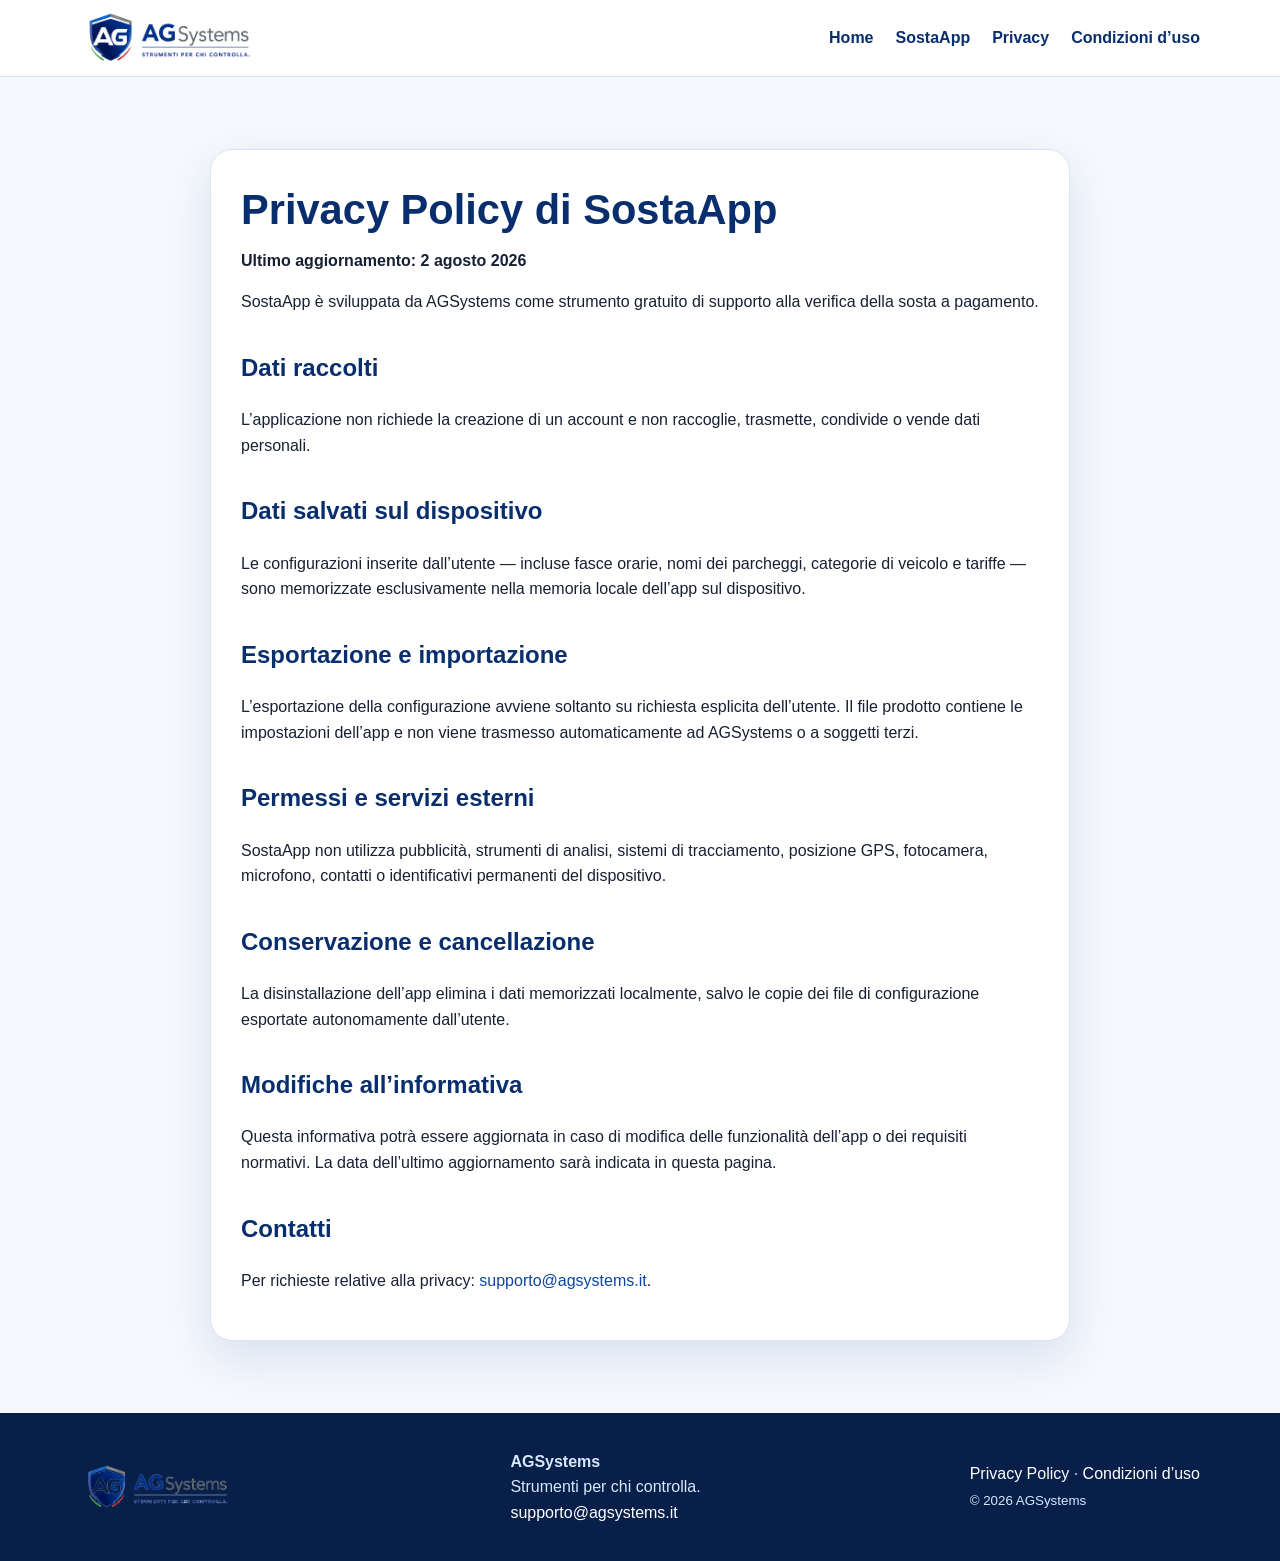
==== privacy.html @ 554eef81 "Add files via upload" ====
<!doctype html>
<html lang="it">
<head>
  <meta charset="utf-8">
  <meta name="viewport" content="width=device-width,initial-scale=1">
  <meta name="theme-color" content="#0d47a1">
  <link rel="icon" href="favicon.png">
  <link rel="stylesheet" href="css/style.css">

  <title>Privacy Policy SostaApp – AGSystems</title>
  <meta name="description" content="Informativa sulla privacy di SostaApp, applicazione AGSystems.">
</head><body>

<header class="site-header">
  <div class="container nav">
    <a class="brand" href="index.html" aria-label="AGSystems Home">
      <img src="img/agsystems-logo.png" alt="AGSystems – Strumenti per chi controlla">
    </a>
    <nav class="menu" aria-label="Navigazione principale">
      <a href="index.html">Home</a>
      <a href="sostaapp.html">SostaApp</a>
      <a href="privacy.html">Privacy</a>
      <a href="terms.html">Condizioni d’uso</a>
    </nav>
  </div>
</header>

<main><section><div class="container legal-wrap">
  <div class="legal-box">
    <h1>Privacy Policy di SostaApp</h1>
    <p><strong>Ultimo aggiornamento: 2 agosto 2026</strong></p>
    <p>SostaApp è sviluppata da AGSystems come strumento gratuito di supporto alla verifica della sosta a pagamento.</p>
    <h2>Dati raccolti</h2>
    <p>L’applicazione non richiede la creazione di un account e non raccoglie, trasmette, condivide o vende dati personali.</p>
    <h2>Dati salvati sul dispositivo</h2>
    <p>Le configurazioni inserite dall’utente — incluse fasce orarie, nomi dei parcheggi, categorie di veicolo e tariffe — sono memorizzate esclusivamente nella memoria locale dell’app sul dispositivo.</p>
    <h2>Esportazione e importazione</h2>
    <p>L’esportazione della configurazione avviene soltanto su richiesta esplicita dell’utente. Il file prodotto contiene le impostazioni dell’app e non viene trasmesso automaticamente ad AGSystems o a soggetti terzi.</p>
    <h2>Permessi e servizi esterni</h2>
    <p>SostaApp non utilizza pubblicità, strumenti di analisi, sistemi di tracciamento, posizione GPS, fotocamera, microfono, contatti o identificativi permanenti del dispositivo.</p>
    <h2>Conservazione e cancellazione</h2>
    <p>La disinstallazione dell’app elimina i dati memorizzati localmente, salvo le copie dei file di configurazione esportate autonomamente dall’utente.</p>
    <h2>Modifiche all’informativa</h2>
    <p>Questa informativa potrà essere aggiornata in caso di modifica delle funzionalità dell’app o dei requisiti normativi. La data dell’ultimo aggiornamento sarà indicata in questa pagina.</p>
    <h2>Contatti</h2>
    <p>Per richieste relative alla privacy: <a href="mailto:supporto@agsystems.it">supporto@agsystems.it</a>.</p>
  </div>
</div></section></main>

<footer class="footer">
  <div class="container footer-grid">
    <img src="img/agsystems-logo.png" alt="AGSystems">
    <div>
      <strong>AGSystems</strong><br>
      <span>Strumenti per chi controlla.</span><br>
      <a href="mailto:supporto@agsystems.it">supporto@agsystems.it</a>
    </div>
    <div>
      <a href="privacy.html">Privacy Policy</a> ·
      <a href="terms.html">Condizioni d’uso</a><br>
      <small>© 2026 AGSystems</small>
    </div>
  </div>
</footer>
</body></html>
---- css/style.css ----
:root{
  --blue:#0d47a1;
  --blue-2:#1e5aa8;
  --blue-dark:#082e6d;
  --green:#4caf50;
  --text:#172033;
  --muted:#5f6b7a;
  --bg:#f5f8fc;
  --card:#ffffff;
  --line:#dbe4f0;
  --shadow:0 18px 45px rgba(13,71,161,.12);
}
*{box-sizing:border-box}
html{scroll-behavior:smooth}
body{
  margin:0;
  color:var(--text);
  background:var(--bg);
  font-family:Inter,Segoe UI,Roboto,Arial,sans-serif;
  line-height:1.6;
}
a{color:var(--blue);text-decoration:none}
a:hover{text-decoration:underline}
.container{width:min(1120px,calc(100% - 32px));margin:auto}
.site-header{
  position:sticky;top:0;z-index:20;
  background:rgba(255,255,255,.95);
  backdrop-filter:blur(10px);
  border-bottom:1px solid var(--line);
}
.nav{display:flex;align-items:center;justify-content:space-between;min-height:76px;gap:22px}
.brand img{display:block;width:min(330px,55vw);max-height:62px;object-fit:contain;object-position:left center}
.menu{display:flex;gap:22px;align-items:center;font-weight:700}
.menu a{color:var(--blue-dark)}
.hero{
  background:
    radial-gradient(circle at 85% 15%,rgba(76,175,80,.18),transparent 30%),
    linear-gradient(135deg,var(--blue-dark),var(--blue-2) 62%,#1776c8);
  color:white;
  padding:90px 0 86px;
}
.hero-grid{display:grid;grid-template-columns:1.35fr .65fr;align-items:center;gap:48px}
.eyebrow{color:#b8d9ff;text-transform:uppercase;letter-spacing:.14em;font-weight:800;font-size:.82rem}
h1{font-size:clamp(2.4rem,6vw,4.6rem);line-height:1.04;margin:.2em 0}
.hero p{font-size:clamp(1.05rem,2vw,1.3rem);max-width:720px;color:#e8f1ff}
.hero-logo{display:grid;place-items:center}
.hero-logo img{width:min(300px,80%);filter:drop-shadow(0 20px 25px rgba(0,0,0,.24))}
.actions{display:flex;gap:12px;flex-wrap:wrap;margin-top:28px}
.btn{
  display:inline-flex;align-items:center;justify-content:center;
  min-height:50px;padding:0 22px;border-radius:14px;
  background:white;color:var(--blue-dark);font-weight:850;
  box-shadow:0 10px 24px rgba(0,0,0,.12)
}
.btn.secondary{background:transparent;color:white;border:2px solid rgba(255,255,255,.65)}
main section{padding:72px 0}
.section-title{font-size:clamp(1.9rem,4vw,2.8rem);line-height:1.15;margin:0 0 14px}
.section-lead{color:var(--muted);font-size:1.08rem;max-width:760px;margin:0 0 34px}
.cards{display:grid;grid-template-columns:repeat(3,1fr);gap:22px}
.card{
  background:var(--card);border:1px solid var(--line);border-radius:24px;
  padding:26px;box-shadow:var(--shadow)
}
.card h3{margin:14px 0 8px;color:var(--blue-dark)}
.app-card{display:grid;grid-template-columns:120px 1fr;gap:26px;align-items:center}
.app-card img{width:120px;border-radius:26px;box-shadow:0 12px 30px rgba(13,71,161,.2)}
.badge{display:inline-flex;padding:6px 11px;border-radius:999px;background:#e8f5e9;color:#24732a;font-weight:850;font-size:.82rem}
.features{display:grid;grid-template-columns:repeat(2,1fr);gap:14px;margin-top:20px}
.feature{padding:13px 15px;border-radius:14px;background:#edf4ff;color:var(--blue-dark);font-weight:700}
.notice{background:#fff8df;border:1px solid #ead38b;border-radius:18px;padding:18px;color:#6f5510}
.legal-wrap{max-width:860px;margin:auto}
.legal-wrap h1{font-size:2.6rem;color:var(--blue-dark)}
.legal-wrap h2{margin-top:34px;color:var(--blue-dark)}
.legal-box{background:white;border:1px solid var(--line);border-radius:22px;padding:30px;box-shadow:var(--shadow)}
.footer{background:#071f49;color:#d9e8ff;padding:36px 0}
.footer-grid{display:flex;justify-content:space-between;align-items:center;gap:20px;flex-wrap:wrap}
.footer a{color:white}
.footer img{height:54px;max-width:270px;object-fit:contain}
.small{font-size:.9rem;color:var(--muted)}
@media(max-width:820px){
  .hero-grid{grid-template-columns:1fr}
  .hero-logo{display:none}
  .cards{grid-template-columns:1fr}
  .app-card{grid-template-columns:90px 1fr}
  .app-card img{width:90px}
  .menu{display:none}
  .features{grid-template-columns:1fr}
}
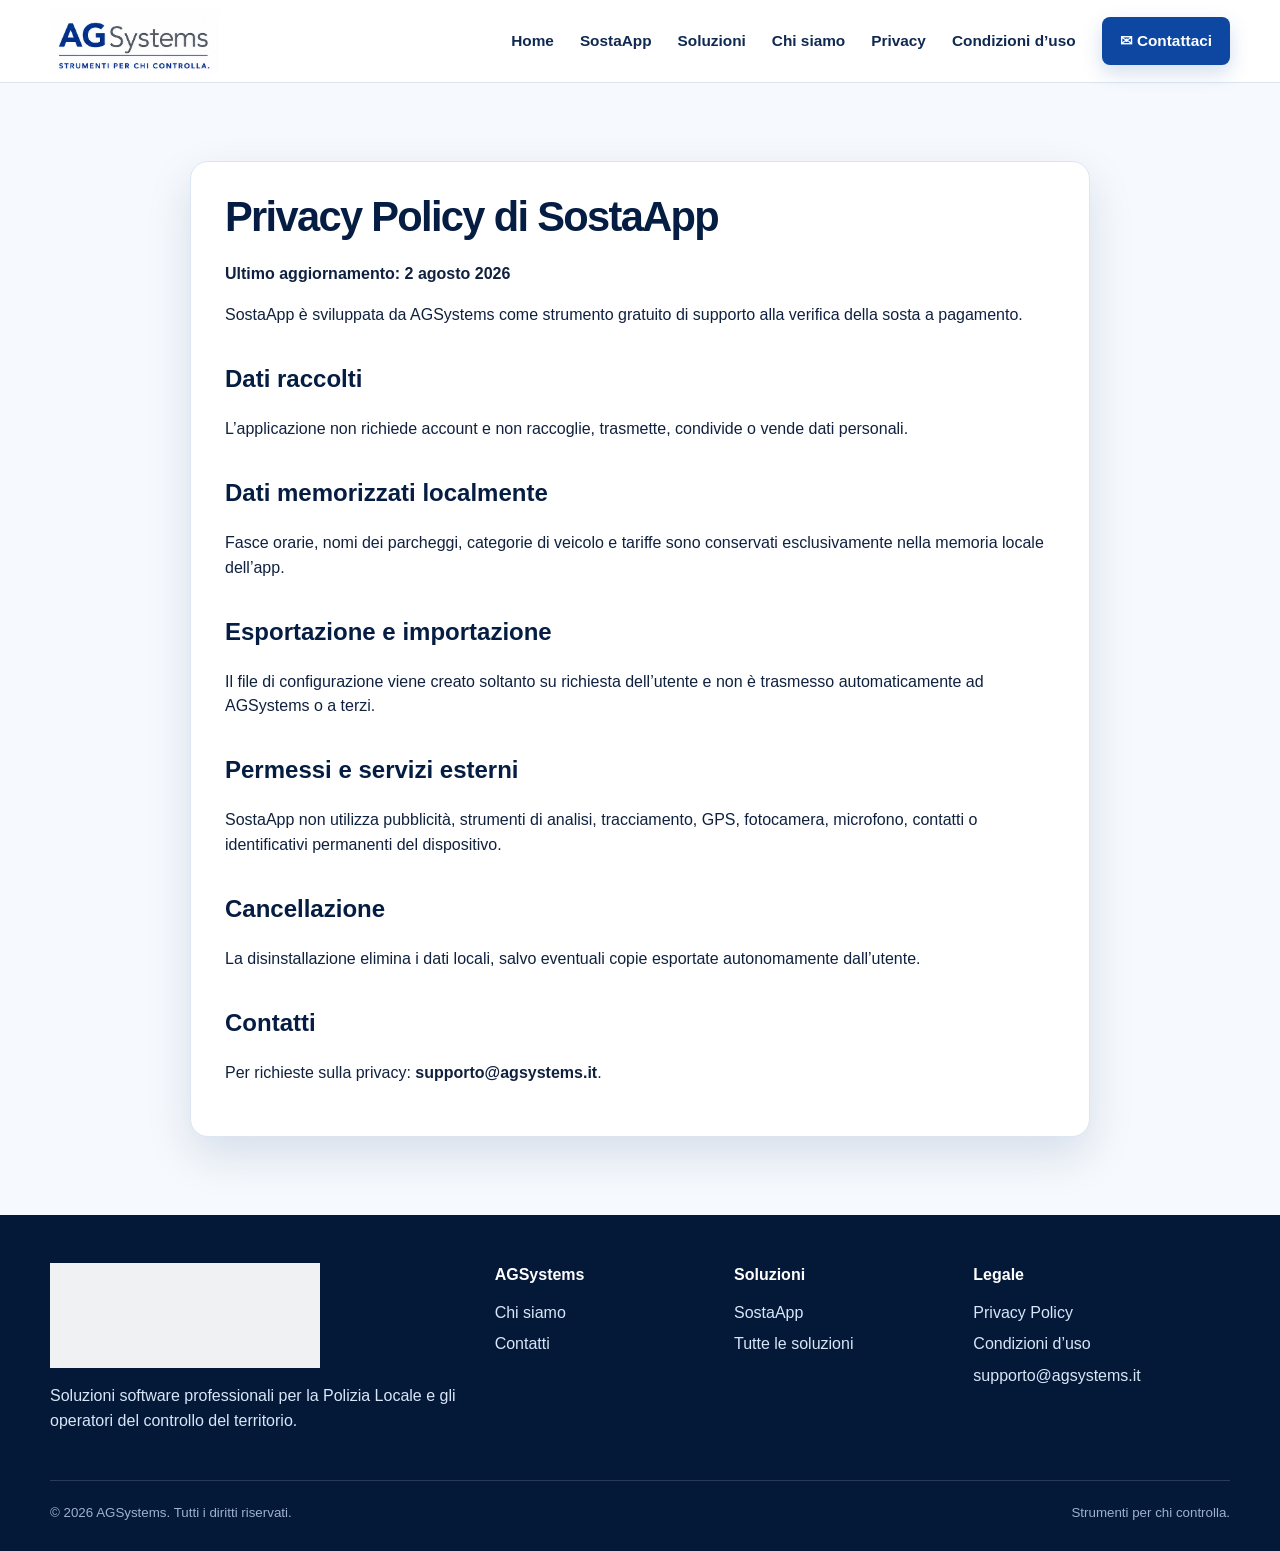
==== commit c18e620b: "Add files via upload" ====
--- a/privacy.html
+++ b/privacy.html
@@ -1,65 +1,29 @@
-<!doctype html>
-<html lang="it">
-<head>
-  <meta charset="utf-8">
-  <meta name="viewport" content="width=device-width,initial-scale=1">
-  <meta name="theme-color" content="#0d47a1">
-  <link rel="icon" href="favicon.png">
-  <link rel="stylesheet" href="css/style.css">
-
-  <title>Privacy Policy SostaApp – AGSystems</title>
-  <meta name="description" content="Informativa sulla privacy di SostaApp, applicazione AGSystems.">
-</head><body>
-
-<header class="site-header">
-  <div class="container nav">
-    <a class="brand" href="index.html" aria-label="AGSystems Home">
-      <img src="img/agsystems-logo.png" alt="AGSystems – Strumenti per chi controlla">
-    </a>
-    <nav class="menu" aria-label="Navigazione principale">
-      <a href="index.html">Home</a>
-      <a href="sostaapp.html">SostaApp</a>
-      <a href="privacy.html">Privacy</a>
-      <a href="terms.html">Condizioni d’uso</a>
-    </nav>
-  </div>
-</header>
-
-<main><section><div class="container legal-wrap">
-  <div class="legal-box">
-    <h1>Privacy Policy di SostaApp</h1>
-    <p><strong>Ultimo aggiornamento: 2 agosto 2026</strong></p>
-    <p>SostaApp è sviluppata da AGSystems come strumento gratuito di supporto alla verifica della sosta a pagamento.</p>
-    <h2>Dati raccolti</h2>
-    <p>L’applicazione non richiede la creazione di un account e non raccoglie, trasmette, condivide o vende dati personali.</p>
-    <h2>Dati salvati sul dispositivo</h2>
-    <p>Le configurazioni inserite dall’utente — incluse fasce orarie, nomi dei parcheggi, categorie di veicolo e tariffe — sono memorizzate esclusivamente nella memoria locale dell’app sul dispositivo.</p>
-    <h2>Esportazione e importazione</h2>
-    <p>L’esportazione della configurazione avviene soltanto su richiesta esplicita dell’utente. Il file prodotto contiene le impostazioni dell’app e non viene trasmesso automaticamente ad AGSystems o a soggetti terzi.</p>
-    <h2>Permessi e servizi esterni</h2>
-    <p>SostaApp non utilizza pubblicità, strumenti di analisi, sistemi di tracciamento, posizione GPS, fotocamera, microfono, contatti o identificativi permanenti del dispositivo.</p>
-    <h2>Conservazione e cancellazione</h2>
-    <p>La disinstallazione dell’app elimina i dati memorizzati localmente, salvo le copie dei file di configurazione esportate autonomamente dall’utente.</p>
-    <h2>Modifiche all’informativa</h2>
-    <p>Questa informativa potrà essere aggiornata in caso di modifica delle funzionalità dell’app o dei requisiti normativi. La data dell’ultimo aggiornamento sarà indicata in questa pagina.</p>
-    <h2>Contatti</h2>
-    <p>Per richieste relative alla privacy: <a href="mailto:supporto@agsystems.it">supporto@agsystems.it</a>.</p>
-  </div>
-</div></section></main>
-
-<footer class="footer">
-  <div class="container footer-grid">
-    <img src="img/agsystems-logo.png" alt="AGSystems">
-    <div>
-      <strong>AGSystems</strong><br>
-      <span>Strumenti per chi controlla.</span><br>
-      <a href="mailto:supporto@agsystems.it">supporto@agsystems.it</a>
-    </div>
-    <div>
-      <a href="privacy.html">Privacy Policy</a> ·
-      <a href="terms.html">Condizioni d’uso</a><br>
-      <small>© 2026 AGSystems</small>
-    </div>
-  </div>
-</footer>
-</body></html>+<!doctype html><html lang="it"><head>
+<meta charset="utf-8"><meta name="viewport" content="width=device-width,initial-scale=1">
+<meta name="theme-color" content="#082e6d"><link rel="icon" href="favicon.png">
+<link rel="stylesheet" href="css/style.css"><title>Privacy Policy SostaApp – AGSystems</title></head><body><header class="site-header"><div class="container nav">
+<a class="brand" href="index.html"><img src="img/agsystems-logo.png" alt="AGSystems – Strumenti per chi controlla"></a>
+<nav class="menu">
+<a href="index.html">Home</a><a href="sostaapp.html">SostaApp</a>
+<a href="index.html#soluzioni">Soluzioni</a><a href="index.html#chi-siamo">Chi siamo</a>
+<a href="privacy.html">Privacy</a><a href="terms.html">Condizioni d’uso</a>
+<a class="contact-btn" href="mailto:supporto@agsystems.it">✉ Contattaci</a>
+</nav><button class="mobile-toggle" aria-label="Menu">☰</button>
+</div></header>
+<main><section><div class="container legal-wrap"><article class="legal-card">
+<h1>Privacy Policy di SostaApp</h1><p><strong>Ultimo aggiornamento: 2 agosto 2026</strong></p>
+<p>SostaApp è sviluppata da AGSystems come strumento gratuito di supporto alla verifica della sosta a pagamento.</p>
+<h2>Dati raccolti</h2><p>L’applicazione non richiede account e non raccoglie, trasmette, condivide o vende dati personali.</p>
+<h2>Dati memorizzati localmente</h2><p>Fasce orarie, nomi dei parcheggi, categorie di veicolo e tariffe sono conservati esclusivamente nella memoria locale dell’app.</p>
+<h2>Esportazione e importazione</h2><p>Il file di configurazione viene creato soltanto su richiesta dell’utente e non è trasmesso automaticamente ad AGSystems o a terzi.</p>
+<h2>Permessi e servizi esterni</h2><p>SostaApp non utilizza pubblicità, strumenti di analisi, tracciamento, GPS, fotocamera, microfono, contatti o identificativi permanenti del dispositivo.</p>
+<h2>Cancellazione</h2><p>La disinstallazione elimina i dati locali, salvo eventuali copie esportate autonomamente dall’utente.</p>
+<h2>Contatti</h2><p>Per richieste sulla privacy: <a href="mailto:supporto@agsystems.it"><strong>supporto@agsystems.it</strong></a>.</p>
+</article></div></section></main><footer class="footer"><div class="container">
+<div class="footer-grid">
+<div><img class="footer-logo" src="img/agsystems-logo.png" alt="AGSystems"><p>Soluzioni software professionali per la Polizia Locale e gli operatori del controllo del territorio.</p></div>
+<div><h4>AGSystems</h4><a href="#chi-siamo">Chi siamo</a><a href="mailto:supporto@agsystems.it">Contatti</a></div>
+<div><h4>Soluzioni</h4><a href="sostaapp.html">SostaApp</a><a href="#soluzioni">Tutte le soluzioni</a></div>
+<div><h4>Legale</h4><a href="privacy.html">Privacy Policy</a><a href="terms.html">Condizioni d’uso</a><a href="mailto:supporto@agsystems.it">supporto@agsystems.it</a></div>
+</div><div class="footer-bottom"><small>© 2026 AGSystems. Tutti i diritti riservati.</small><small>Strumenti per chi controlla.</small></div>
+</div></footer></body></html>
--- a/css/style.css
+++ b/css/style.css
@@ -1,89 +1,91 @@
 
 :root{
-  --blue:#0d47a1;
-  --blue-2:#1e5aa8;
-  --blue-dark:#082e6d;
-  --green:#4caf50;
-  --text:#172033;
-  --muted:#5f6b7a;
-  --bg:#f5f8fc;
-  --card:#ffffff;
-  --line:#dbe4f0;
-  --shadow:0 18px 45px rgba(13,71,161,.12);
+ --navy:#061d43; --navy2:#082e6d; --blue:#0d47a1; --blue2:#1565c0;
+ --sky:#edf5ff; --green:#2e7d32; --red:#c62828; --ink:#10213f;
+ --muted:#5f6f85; --line:#dce6f2; --white:#fff; --shadow:0 18px 45px rgba(8,46,109,.13);
 }
 *{box-sizing:border-box}
 html{scroll-behavior:smooth}
-body{
-  margin:0;
-  color:var(--text);
-  background:var(--bg);
-  font-family:Inter,Segoe UI,Roboto,Arial,sans-serif;
-  line-height:1.6;
+body{margin:0;background:#f6f9fd;color:var(--ink);font-family:Inter,"Segoe UI",Roboto,Arial,sans-serif;line-height:1.55}
+a{text-decoration:none;color:inherit}
+img{max-width:100%;display:block}
+.container{width:min(1180px,calc(100% - 36px));margin:auto}
+.site-header{position:sticky;top:0;z-index:30;background:rgba(255,255,255,.97);border-bottom:1px solid var(--line);backdrop-filter:blur(12px)}
+.nav{min-height:82px;display:flex;align-items:center;justify-content:space-between;gap:28px}
+.brand img{width:270px;height:66px;object-fit:contain;object-position:left}
+.menu{display:flex;align-items:center;gap:26px;font-weight:750;font-size:.96rem}
+.menu a{color:#102952;position:relative}
+.menu a:hover,.menu a.active{color:var(--blue2)}
+.menu a.active:after{content:"";position:absolute;left:0;right:0;bottom:-13px;height:3px;background:var(--blue2);border-radius:2px}
+.contact-btn{background:var(--blue);color:#fff!important;padding:12px 18px;border-radius:8px;box-shadow:0 8px 20px rgba(13,71,161,.18)}
+.mobile-toggle{display:none;background:none;border:0;font-size:28px;color:var(--navy)}
+.hero{position:relative;min-height:570px;color:#fff;background:
+ linear-gradient(90deg,rgba(3,19,48,.98) 0%,rgba(3,31,76,.91) 47%,rgba(2,28,67,.35) 78%,rgba(2,22,52,.28) 100%),
+ url("../img/hero-polizia-locale.jpg") center right/cover no-repeat}
+.hero-inner{min-height:570px;display:flex;align-items:center}
+.hero-copy{width:min(610px,100%);padding:65px 0 105px}
+.kicker{font-size:.82rem;color:#55a7ff;letter-spacing:.16em;text-transform:uppercase;font-weight:900}
+h1{font-size:clamp(3rem,6.5vw,5.2rem);line-height:1.02;margin:16px 0 24px;letter-spacing:-.04em}
+.hero h1 span{color:#52a4ff}
+.hero p{font-size:1.16rem;color:#e6effc;max-width:620px}
+.actions{display:flex;gap:14px;flex-wrap:wrap;margin-top:30px}
+.btn{display:inline-flex;align-items:center;justify-content:center;min-height:54px;padding:0 24px;border-radius:8px;font-weight:850;border:1px solid transparent}
+.btn.primary{background:#1374e7;color:#fff;box-shadow:0 12px 28px rgba(19,116,231,.24)}
+.btn.ghost{border-color:rgba(255,255,255,.75);color:#fff;background:rgba(4,24,58,.35)}
+.trust-wrap{position:relative;margin-top:-58px;z-index:6}
+.trust{display:grid;grid-template-columns:repeat(4,1fr);background:#fff;border-radius:14px;box-shadow:var(--shadow);overflow:hidden}
+.trust-item{display:grid;grid-template-columns:56px 1fr;gap:14px;padding:25px 26px;align-items:center;border-right:1px solid var(--line)}
+.trust-item:last-child{border:0}
+.trust-icon{width:52px;height:52px;border-radius:50%;display:grid;place-items:center;background:#edf4ff;color:var(--blue);font-size:25px}
+.trust strong{display:block;color:var(--navy);font-size:1.02rem}
+.trust small{color:var(--muted)}
+section{padding:78px 0}
+.section-label{text-align:center;color:var(--blue2);letter-spacing:.15em;text-transform:uppercase;font-size:.82rem;font-weight:900}
+.section-title{text-align:center;font-size:clamp(2rem,4vw,3rem);line-height:1.18;margin:10px 0 12px;color:var(--navy)}
+.section-lead{text-align:center;max-width:760px;margin:0 auto 38px;color:var(--muted);font-size:1.04rem}
+.solutions-grid{display:grid;grid-template-columns:repeat(4,1fr);gap:18px}
+.solution-card{background:#fff;border:1px solid var(--line);border-radius:16px;padding:22px;box-shadow:0 10px 28px rgba(8,46,109,.08);display:flex;flex-direction:column;min-height:320px}
+.solution-card img{width:64px;height:64px;border-radius:15px;object-fit:cover}
+.solution-card h3{margin:17px 0 8px;color:var(--navy)}
+.solution-card p{color:var(--muted);font-size:.94rem;flex:1}
+.status{display:inline-flex;align-self:flex-start;padding:7px 12px;background:#edf3fb;color:#31557e;border-radius:999px;font-size:.8rem;font-weight:850;margin-top:13px}
+.status.live{background:#e7f5e8;color:#236729}
+.more-link{color:var(--blue2);font-weight:850;margin-top:12px}
+.about{background:#fff}
+.about-grid{display:grid;grid-template-columns:.7fr 1.3fr;gap:54px;align-items:center}
+.about-logo{display:grid;place-items:center}
+.about-logo img{width:270px;filter:drop-shadow(0 15px 24px rgba(8,46,109,.16))}
+.about h2{text-align:left;margin-left:0}
+.about p{color:var(--muted);font-size:1.05rem}
+.legal-wrap{max-width:900px;margin:auto}
+.legal-card{background:#fff;border:1px solid var(--line);border-radius:18px;padding:34px;box-shadow:var(--shadow)}
+.legal-card h1{font-size:2.6rem;color:var(--navy);margin-top:0}
+.legal-card h2{color:var(--navy);margin-top:32px}
+.app-hero{padding:72px 0;background:linear-gradient(135deg,var(--navy),var(--blue2));color:#fff}
+.app-hero-grid{display:grid;grid-template-columns:190px 1fr;gap:36px;align-items:center}
+.app-hero img{border-radius:36px;box-shadow:0 18px 40px rgba(0,0,0,.3)}
+.app-hero h1{font-size:3.5rem;margin:0 0 8px}
+.features{display:grid;grid-template-columns:repeat(2,1fr);gap:16px}
+.feature{background:#fff;border:1px solid var(--line);border-radius:14px;padding:17px 18px;font-weight:750;color:var(--navy)}
+.notice{background:#fff7dc;border:1px solid #ead186;border-radius:14px;padding:18px;color:#67500e;margin-top:25px}
+.footer{background:#041938;color:#d8e6f8;padding:48px 0 28px}
+.footer-grid{display:grid;grid-template-columns:1.6fr .8fr .8fr 1fr;gap:34px}
+.footer-logo{width:270px;filter:brightness(0) invert(1);opacity:.94}
+.footer h4{color:#fff;margin:0 0 13px}
+.footer a{display:block;color:#d8e6f8;margin:7px 0}
+.footer small{color:#9db1cc}
+.footer-bottom{border-top:1px solid rgba(255,255,255,.15);margin-top:30px;padding-top:22px;display:flex;justify-content:space-between;gap:20px}
+@media(max-width:980px){
+ .menu{display:none}.mobile-toggle{display:block}.hero{background-position:62% center}
+ .trust{grid-template-columns:repeat(2,1fr)}.trust-item:nth-child(2){border-right:0}
+ .solutions-grid{grid-template-columns:repeat(2,1fr)}.footer-grid{grid-template-columns:1fr 1fr}
 }
-a{color:var(--blue);text-decoration:none}
-a:hover{text-decoration:underline}
-.container{width:min(1120px,calc(100% - 32px));margin:auto}
-.site-header{
-  position:sticky;top:0;z-index:20;
-  background:rgba(255,255,255,.95);
-  backdrop-filter:blur(10px);
-  border-bottom:1px solid var(--line);
+@media(max-width:640px){
+ .container{width:min(100% - 24px,1180px)}.brand img{width:225px;height:58px}.nav{min-height:70px}
+ .hero{min-height:620px;background-position:68% center}.hero-inner{min-height:620px}.hero-copy{padding:70px 0 110px}
+ h1{font-size:3.25rem}.hero p{font-size:1rem}
+ .trust-wrap{margin-top:-68px}.trust{grid-template-columns:1fr}.trust-item{border-right:0;border-bottom:1px solid var(--line)}
+ .solutions-grid,.features{grid-template-columns:1fr}.about-grid{grid-template-columns:1fr}.about-logo img{width:210px}
+ .app-hero-grid{grid-template-columns:115px 1fr;gap:20px}.app-hero h1{font-size:2.5rem}.footer-grid{grid-template-columns:1fr}
+ .footer-bottom{display:block}
 }
-.nav{display:flex;align-items:center;justify-content:space-between;min-height:76px;gap:22px}
-.brand img{display:block;width:min(330px,55vw);max-height:62px;object-fit:contain;object-position:left center}
-.menu{display:flex;gap:22px;align-items:center;font-weight:700}
-.menu a{color:var(--blue-dark)}
-.hero{
-  background:
-    radial-gradient(circle at 85% 15%,rgba(76,175,80,.18),transparent 30%),
-    linear-gradient(135deg,var(--blue-dark),var(--blue-2) 62%,#1776c8);
-  color:white;
-  padding:90px 0 86px;
-}
-.hero-grid{display:grid;grid-template-columns:1.35fr .65fr;align-items:center;gap:48px}
-.eyebrow{color:#b8d9ff;text-transform:uppercase;letter-spacing:.14em;font-weight:800;font-size:.82rem}
-h1{font-size:clamp(2.4rem,6vw,4.6rem);line-height:1.04;margin:.2em 0}
-.hero p{font-size:clamp(1.05rem,2vw,1.3rem);max-width:720px;color:#e8f1ff}
-.hero-logo{display:grid;place-items:center}
-.hero-logo img{width:min(300px,80%);filter:drop-shadow(0 20px 25px rgba(0,0,0,.24))}
-.actions{display:flex;gap:12px;flex-wrap:wrap;margin-top:28px}
-.btn{
-  display:inline-flex;align-items:center;justify-content:center;
-  min-height:50px;padding:0 22px;border-radius:14px;
-  background:white;color:var(--blue-dark);font-weight:850;
-  box-shadow:0 10px 24px rgba(0,0,0,.12)
-}
-.btn.secondary{background:transparent;color:white;border:2px solid rgba(255,255,255,.65)}
-main section{padding:72px 0}
-.section-title{font-size:clamp(1.9rem,4vw,2.8rem);line-height:1.15;margin:0 0 14px}
-.section-lead{color:var(--muted);font-size:1.08rem;max-width:760px;margin:0 0 34px}
-.cards{display:grid;grid-template-columns:repeat(3,1fr);gap:22px}
-.card{
-  background:var(--card);border:1px solid var(--line);border-radius:24px;
-  padding:26px;box-shadow:var(--shadow)
-}
-.card h3{margin:14px 0 8px;color:var(--blue-dark)}
-.app-card{display:grid;grid-template-columns:120px 1fr;gap:26px;align-items:center}
-.app-card img{width:120px;border-radius:26px;box-shadow:0 12px 30px rgba(13,71,161,.2)}
-.badge{display:inline-flex;padding:6px 11px;border-radius:999px;background:#e8f5e9;color:#24732a;font-weight:850;font-size:.82rem}
-.features{display:grid;grid-template-columns:repeat(2,1fr);gap:14px;margin-top:20px}
-.feature{padding:13px 15px;border-radius:14px;background:#edf4ff;color:var(--blue-dark);font-weight:700}
-.notice{background:#fff8df;border:1px solid #ead38b;border-radius:18px;padding:18px;color:#6f5510}
-.legal-wrap{max-width:860px;margin:auto}
-.legal-wrap h1{font-size:2.6rem;color:var(--blue-dark)}
-.legal-wrap h2{margin-top:34px;color:var(--blue-dark)}
-.legal-box{background:white;border:1px solid var(--line);border-radius:22px;padding:30px;box-shadow:var(--shadow)}
-.footer{background:#071f49;color:#d9e8ff;padding:36px 0}
-.footer-grid{display:flex;justify-content:space-between;align-items:center;gap:20px;flex-wrap:wrap}
-.footer a{color:white}
-.footer img{height:54px;max-width:270px;object-fit:contain}
-.small{font-size:.9rem;color:var(--muted)}
-@media(max-width:820px){
-  .hero-grid{grid-template-columns:1fr}
-  .hero-logo{display:none}
-  .cards{grid-template-columns:1fr}
-  .app-card{grid-template-columns:90px 1fr}
-  .app-card img{width:90px}
-  .menu{display:none}
-  .features{grid-template-columns:1fr}
-}
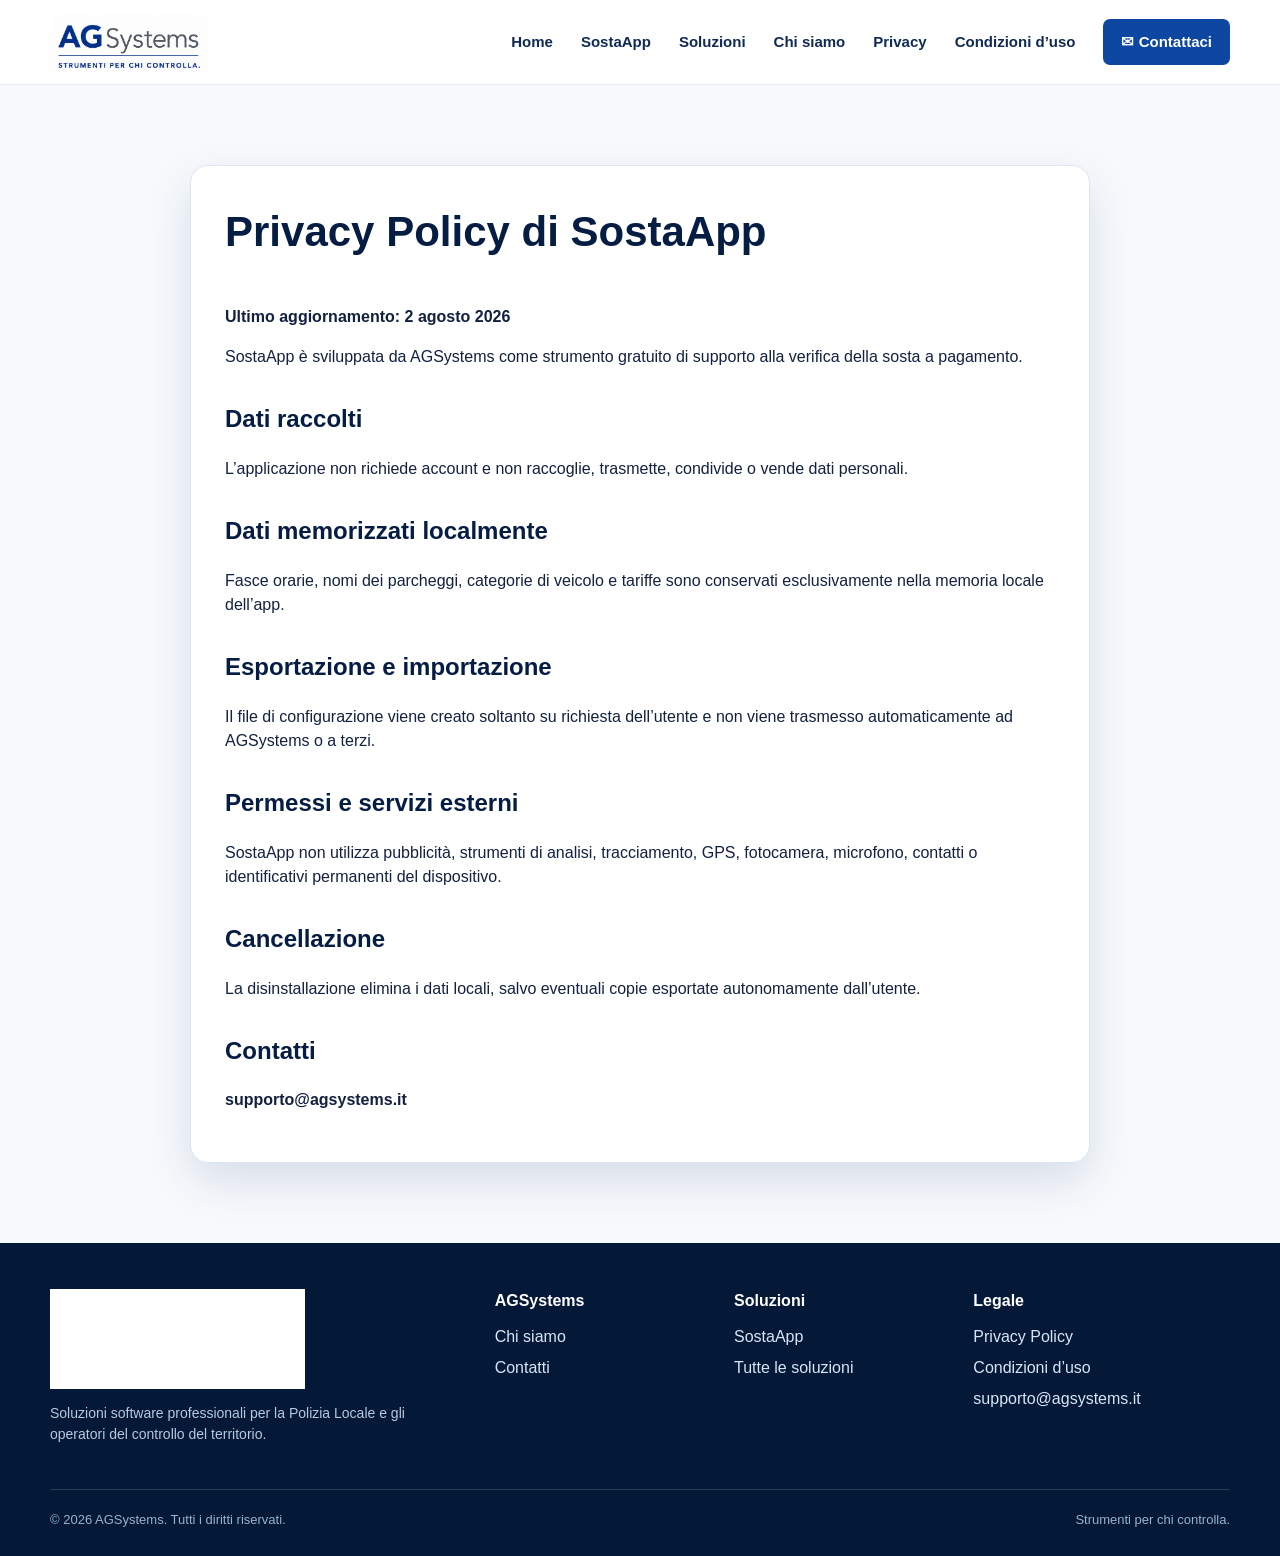
==== commit 0e69a94c: "Add files via upload" ====
--- a/privacy.html
+++ b/privacy.html
@@ -1,29 +1,31 @@
-<!doctype html><html lang="it"><head>
-<meta charset="utf-8"><meta name="viewport" content="width=device-width,initial-scale=1">
+<!doctype html><html lang="it"><head><meta charset="utf-8">
+<meta name="viewport" content="width=device-width,initial-scale=1">
 <meta name="theme-color" content="#082e6d"><link rel="icon" href="favicon.png">
-<link rel="stylesheet" href="css/style.css"><title>Privacy Policy SostaApp – AGSystems</title></head><body><header class="site-header"><div class="container nav">
-<a class="brand" href="index.html"><img src="img/agsystems-logo.png" alt="AGSystems – Strumenti per chi controlla"></a>
-<nav class="menu">
-<a href="index.html">Home</a><a href="sostaapp.html">SostaApp</a>
-<a href="index.html#soluzioni">Soluzioni</a><a href="index.html#chi-siamo">Chi siamo</a>
-<a href="privacy.html">Privacy</a><a href="terms.html">Condizioni d’uso</a>
-<a class="contact-btn" href="mailto:supporto@agsystems.it">✉ Contattaci</a>
-</nav><button class="mobile-toggle" aria-label="Menu">☰</button>
-</div></header>
-<main><section><div class="container legal-wrap"><article class="legal-card">
+<link rel="stylesheet" href="assets/style.css"><title>Privacy Policy – SostaApp</title></head><body><header class="header"><div class="wrap header-inner">
+<a class="brand" href="index.html"><img src="assets/logo.png" alt="AGSystems"></a>
+<nav class="nav">
+<a href="index.html">Home</a>
+<a href="sostaapp.html">SostaApp</a>
+<a href="index.html#soluzioni">Soluzioni</a>
+<a href="index.html#chi-siamo">Chi siamo</a>
+<a href="privacy.html">Privacy</a>
+<a href="terms.html">Condizioni d’uso</a>
+<a class="contact" href="mailto:supporto@agsystems.it">✉ Contattaci</a>
+</nav><button class="menu-btn">☰</button></div></header>
+<main><section class="section"><div class="wrap legal"><article class="legal-card">
 <h1>Privacy Policy di SostaApp</h1><p><strong>Ultimo aggiornamento: 2 agosto 2026</strong></p>
 <p>SostaApp è sviluppata da AGSystems come strumento gratuito di supporto alla verifica della sosta a pagamento.</p>
 <h2>Dati raccolti</h2><p>L’applicazione non richiede account e non raccoglie, trasmette, condivide o vende dati personali.</p>
 <h2>Dati memorizzati localmente</h2><p>Fasce orarie, nomi dei parcheggi, categorie di veicolo e tariffe sono conservati esclusivamente nella memoria locale dell’app.</p>
-<h2>Esportazione e importazione</h2><p>Il file di configurazione viene creato soltanto su richiesta dell’utente e non è trasmesso automaticamente ad AGSystems o a terzi.</p>
+<h2>Esportazione e importazione</h2><p>Il file di configurazione viene creato soltanto su richiesta dell’utente e non viene trasmesso automaticamente ad AGSystems o a terzi.</p>
 <h2>Permessi e servizi esterni</h2><p>SostaApp non utilizza pubblicità, strumenti di analisi, tracciamento, GPS, fotocamera, microfono, contatti o identificativi permanenti del dispositivo.</p>
 <h2>Cancellazione</h2><p>La disinstallazione elimina i dati locali, salvo eventuali copie esportate autonomamente dall’utente.</p>
-<h2>Contatti</h2><p>Per richieste sulla privacy: <a href="mailto:supporto@agsystems.it"><strong>supporto@agsystems.it</strong></a>.</p>
-</article></div></section></main><footer class="footer"><div class="container">
+<h2>Contatti</h2><p><a href="mailto:supporto@agsystems.it"><strong>supporto@agsystems.it</strong></a></p>
+</article></div></section></main><footer class="footer"><div class="wrap">
 <div class="footer-grid">
-<div><img class="footer-logo" src="img/agsystems-logo.png" alt="AGSystems"><p>Soluzioni software professionali per la Polizia Locale e gli operatori del controllo del territorio.</p></div>
-<div><h4>AGSystems</h4><a href="#chi-siamo">Chi siamo</a><a href="mailto:supporto@agsystems.it">Contatti</a></div>
-<div><h4>Soluzioni</h4><a href="sostaapp.html">SostaApp</a><a href="#soluzioni">Tutte le soluzioni</a></div>
+<div><img class="footer-logo" src="assets/logo.png" alt="AGSystems"><p>Soluzioni software professionali per la Polizia Locale e gli operatori del controllo del territorio.</p></div>
+<div><h4>AGSystems</h4><a href="index.html#chi-siamo">Chi siamo</a><a href="mailto:supporto@agsystems.it">Contatti</a></div>
+<div><h4>Soluzioni</h4><a href="sostaapp.html">SostaApp</a><a href="index.html#soluzioni">Tutte le soluzioni</a></div>
 <div><h4>Legale</h4><a href="privacy.html">Privacy Policy</a><a href="terms.html">Condizioni d’uso</a><a href="mailto:supporto@agsystems.it">supporto@agsystems.it</a></div>
-</div><div class="footer-bottom"><small>© 2026 AGSystems. Tutti i diritti riservati.</small><small>Strumenti per chi controlla.</small></div>
+</div><div class="footer-bottom"><span>© 2026 AGSystems. Tutti i diritti riservati.</span><span>Strumenti per chi controlla.</span></div>
 </div></footer></body></html>
--- a/assets/style.css
+++ b/assets/style.css
@@ -0,0 +1,120 @@
+
+:root{
+  --navy:#061d43;
+  --navy-2:#082e6d;
+  --blue:#0d47a1;
+  --blue-2:#1565c0;
+  --sky:#edf4ff;
+  --ink:#12213f;
+  --muted:#64748b;
+  --line:#dbe6f2;
+  --white:#fff;
+  --shadow:0 18px 45px rgba(8,46,109,.13);
+}
+*{box-sizing:border-box}
+html{scroll-behavior:smooth}
+body{margin:0;background:#f7f9fc;color:var(--ink);font-family:"Segoe UI",Roboto,Arial,sans-serif;line-height:1.5}
+img{max-width:100%;display:block}
+a{text-decoration:none;color:inherit}
+.wrap{width:min(1180px,calc(100% - 36px));margin:auto}
+
+/* HEADER */
+.header{background:#fff;border-bottom:1px solid #e6edf5;position:sticky;top:0;z-index:50}
+.header-inner{height:84px;display:flex;align-items:center;justify-content:space-between;gap:30px}
+.brand img{width:265px;height:62px;object-fit:contain;object-position:left center}
+.nav{display:flex;align-items:center;gap:28px;font-size:15px;font-weight:700}
+.nav a{color:#102a54}
+.nav a:hover,.nav a.active{color:var(--blue-2)}
+.contact{padding:12px 18px;background:var(--blue);color:#fff!important;border-radius:7px}
+.menu-btn{display:none;border:0;background:transparent;font-size:28px;color:var(--navy)}
+
+/* HERO */
+.hero{position:relative;min-height:560px;color:#fff;background:
+linear-gradient(90deg,rgba(4,22,53,.98) 0%,rgba(5,35,80,.93) 47%,rgba(4,30,70,.42) 74%,rgba(3,25,57,.18) 100%),
+url("../assets/hero.jpg") center right/cover no-repeat}
+.hero-inner{min-height:560px;display:flex;align-items:center}
+.hero-copy{width:min(620px,100%);padding:68px 0 110px}
+.eyebrow{font-size:13px;font-weight:900;letter-spacing:.16em;text-transform:uppercase;color:#4fa5ff}
+.hero h1{font-size:clamp(54px,6vw,82px);line-height:1.03;letter-spacing:-.04em;margin:14px 0 24px}
+.hero h1 span{color:#4d9fff}
+.hero p{font-size:19px;max-width:610px;color:#e6eef9;margin:0}
+.hero-actions{display:flex;gap:15px;flex-wrap:wrap;margin-top:32px}
+.button{display:inline-flex;align-items:center;justify-content:center;min-height:55px;padding:0 24px;border-radius:8px;font-weight:850}
+.button.primary{background:#1575e7;color:#fff}
+.button.outline{border:1.5px solid rgba(255,255,255,.8);color:#fff;background:rgba(0,0,0,.1)}
+
+/* TRUST STRIP */
+.trust-holder{position:relative;z-index:10;margin-top:-58px}
+.trust{background:#fff;border-radius:14px;box-shadow:var(--shadow);display:grid;grid-template-columns:repeat(4,1fr);overflow:hidden}
+.trust-item{display:grid;grid-template-columns:58px 1fr;gap:14px;align-items:center;padding:25px 24px;border-right:1px solid var(--line)}
+.trust-item:last-child{border-right:0}
+.trust-icon{width:52px;height:52px;border-radius:50%;background:#edf4ff;display:grid;place-items:center;color:var(--blue);font-size:25px}
+.trust-title{font-size:16px;font-weight:850;color:var(--navy)}
+.trust-text{font-size:13px;color:var(--muted);margin-top:4px}
+
+/* SECTIONS */
+.section{padding:80px 0}
+.section.white{background:#fff}
+.section-label{text-align:center;text-transform:uppercase;letter-spacing:.15em;font-size:13px;color:var(--blue-2);font-weight:900}
+.section-title{text-align:center;font-size:42px;line-height:1.2;margin:10px 0 12px;color:var(--navy)}
+.section-subtitle{text-align:center;color:var(--muted);max-width:760px;margin:0 auto 38px;font-size:17px}
+
+/* SOLUTIONS */
+.cards{display:grid;grid-template-columns:repeat(4,1fr);gap:18px}
+.card{background:#fff;border:1px solid var(--line);border-radius:16px;padding:22px;box-shadow:0 10px 26px rgba(8,46,109,.07);display:flex;flex-direction:column;min-height:330px}
+.card img{width:68px;height:68px;border-radius:16px;object-fit:cover}
+.card h3{font-size:20px;margin:17px 0 8px;color:var(--navy)}
+.card p{color:var(--muted);font-size:14px;flex:1;margin:0}
+.card-link{color:var(--blue-2);font-weight:850;margin-top:16px}
+.status{display:inline-flex;align-self:flex-start;padding:7px 12px;border-radius:999px;background:#edf3fb;color:#355477;font-size:12px;font-weight:850;margin-top:14px}
+.status.live{background:#e7f5e8;color:#25672b}
+
+/* ABOUT */
+.about-grid{display:grid;grid-template-columns:360px 1fr;gap:60px;align-items:center}
+.about-logo{display:grid;place-items:center}
+.about-logo img{width:280px;filter:drop-shadow(0 18px 28px rgba(8,46,109,.18))}
+.about-copy .section-label,.about-copy .section-title,.about-copy .section-subtitle{text-align:left;margin-left:0}
+.about-copy p{color:var(--muted);font-size:17px}
+.about-copy .button{margin-top:16px}
+
+/* LEGAL + APP */
+.page-hero{background:linear-gradient(135deg,var(--navy),var(--blue-2));color:#fff;padding:70px 0}
+.page-hero-grid{display:grid;grid-template-columns:180px 1fr;gap:34px;align-items:center}
+.page-hero-grid img{border-radius:36px;box-shadow:0 16px 38px rgba(0,0,0,.28)}
+.page-hero h1{font-size:58px;margin:0 0 8px}
+.feature-grid{display:grid;grid-template-columns:repeat(2,1fr);gap:15px}
+.feature{background:#fff;border:1px solid var(--line);border-radius:14px;padding:17px 18px;font-weight:750;color:var(--navy)}
+.notice{margin-top:24px;padding:18px;border-radius:14px;background:#fff7dc;border:1px solid #ead186;color:#6b5212}
+.legal{max-width:900px;margin:auto}
+.legal-card{background:#fff;border:1px solid var(--line);border-radius:18px;padding:34px;box-shadow:var(--shadow)}
+.legal-card h1{font-size:42px;color:var(--navy);margin-top:0}
+.legal-card h2{color:var(--navy);margin-top:32px}
+
+/* FOOTER */
+.footer{background:#041938;color:#d9e5f6;padding:46px 0 26px}
+.footer-grid{display:grid;grid-template-columns:1.6fr .8fr .8fr 1fr;gap:34px}
+.footer-logo{width:255px;filter:brightness(0) invert(1)}
+.footer h4{color:#fff;margin:0 0 12px}
+.footer a{display:block;color:#d9e5f6;margin:7px 0}
+.footer p{font-size:14px;color:#b9c8dc}
+.footer-bottom{border-top:1px solid rgba(255,255,255,.15);margin-top:30px;padding-top:20px;display:flex;justify-content:space-between;gap:20px;font-size:13px;color:#9eb0c9}
+
+@media(max-width:980px){
+  .nav{display:none}.menu-btn{display:block}
+  .trust{grid-template-columns:repeat(2,1fr)}.trust-item:nth-child(2){border-right:0}
+  .cards{grid-template-columns:repeat(2,1fr)}
+  .about-grid{grid-template-columns:1fr}.about-logo img{width:220px}
+  .footer-grid{grid-template-columns:1fr 1fr}
+}
+@media(max-width:640px){
+  .wrap{width:min(100% - 24px,1180px)}
+  .header-inner{height:70px}.brand img{width:220px;height:54px}
+  .hero{min-height:620px;background-position:64% center}
+  .hero-inner{min-height:620px}.hero-copy{padding:70px 0 116px}
+  .hero h1{font-size:52px}.hero p{font-size:16px}
+  .trust-holder{margin-top:-66px}.trust{grid-template-columns:1fr}.trust-item{border-right:0;border-bottom:1px solid var(--line)}
+  .cards,.feature-grid{grid-template-columns:1fr}
+  .section-title{font-size:34px}
+  .page-hero-grid{grid-template-columns:110px 1fr;gap:20px}.page-hero h1{font-size:40px}
+  .footer-grid{grid-template-columns:1fr}.footer-bottom{display:block}
+}
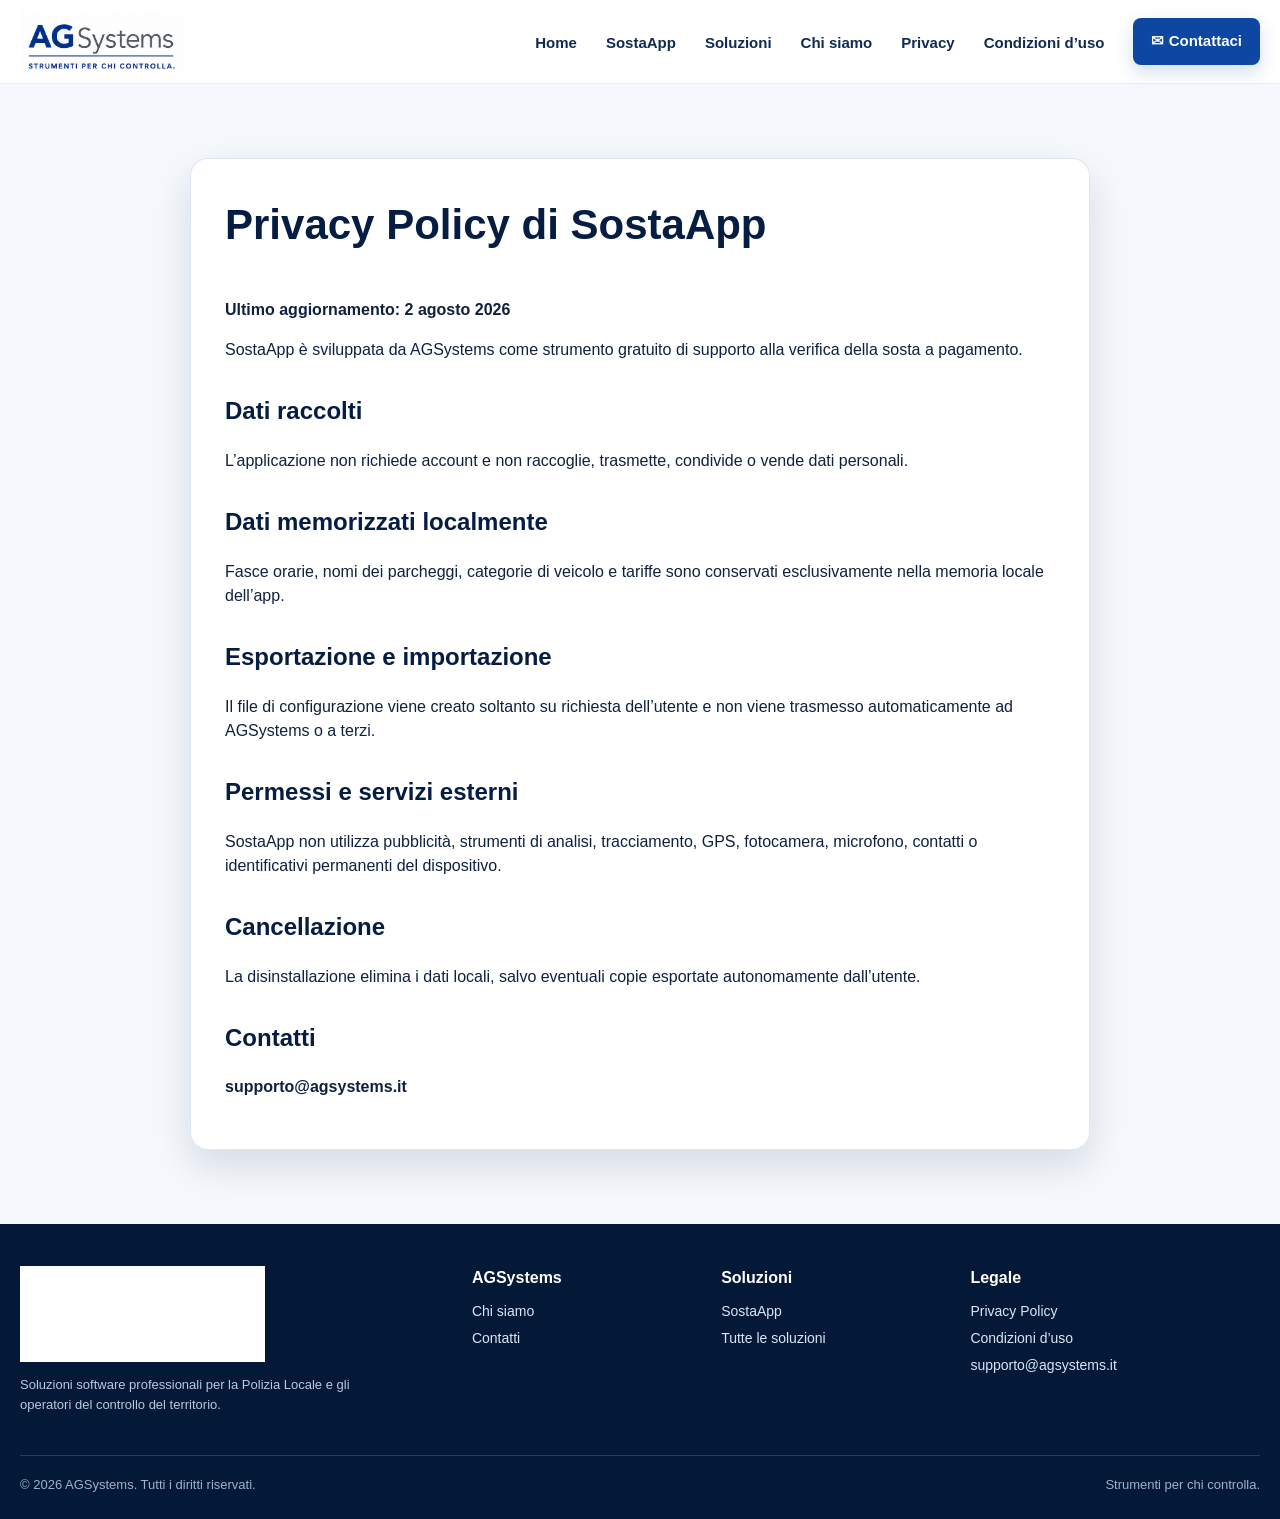
==== commit e16687ca: "Add files via upload" ====
--- a/privacy.html
+++ b/privacy.html
@@ -1,18 +1,11 @@
 <!doctype html><html lang="it"><head><meta charset="utf-8">
 <meta name="viewport" content="width=device-width,initial-scale=1">
 <meta name="theme-color" content="#082e6d"><link rel="icon" href="favicon.png">
-<link rel="stylesheet" href="assets/style.css"><title>Privacy Policy – SostaApp</title></head><body><header class="header"><div class="wrap header-inner">
+<link rel="stylesheet" href="assets/style.css"><title>Privacy Policy – SostaApp</title></head><body><header class="header"><div class="container header-inner">
 <a class="brand" href="index.html"><img src="assets/logo.png" alt="AGSystems"></a>
-<nav class="nav">
-<a href="index.html">Home</a>
-<a href="sostaapp.html">SostaApp</a>
-<a href="index.html#soluzioni">Soluzioni</a>
-<a href="index.html#chi-siamo">Chi siamo</a>
-<a href="privacy.html">Privacy</a>
-<a href="terms.html">Condizioni d’uso</a>
-<a class="contact" href="mailto:supporto@agsystems.it">✉ Contattaci</a>
-</nav><button class="menu-btn">☰</button></div></header>
-<main><section class="section"><div class="wrap legal"><article class="legal-card">
+<nav class="nav"><a href="index.html">Home</a><a href="sostaapp.html">SostaApp</a><a href="index.html#soluzioni">Soluzioni</a><a href="index.html#chi-siamo">Chi siamo</a><a href="privacy.html">Privacy</a><a href="terms.html">Condizioni d’uso</a><a class="contact-btn" href="mailto:supporto@agsystems.it">✉ Contattaci</a></nav>
+<button class="menu-button" aria-label="Menu">☰</button></div></header>
+<main><section class="section"><div class="container legal"><article class="legal-card">
 <h1>Privacy Policy di SostaApp</h1><p><strong>Ultimo aggiornamento: 2 agosto 2026</strong></p>
 <p>SostaApp è sviluppata da AGSystems come strumento gratuito di supporto alla verifica della sosta a pagamento.</p>
 <h2>Dati raccolti</h2><p>L’applicazione non richiede account e non raccoglie, trasmette, condivide o vende dati personali.</p>
@@ -21,11 +14,9 @@
 <h2>Permessi e servizi esterni</h2><p>SostaApp non utilizza pubblicità, strumenti di analisi, tracciamento, GPS, fotocamera, microfono, contatti o identificativi permanenti del dispositivo.</p>
 <h2>Cancellazione</h2><p>La disinstallazione elimina i dati locali, salvo eventuali copie esportate autonomamente dall’utente.</p>
 <h2>Contatti</h2><p><a href="mailto:supporto@agsystems.it"><strong>supporto@agsystems.it</strong></a></p>
-</article></div></section></main><footer class="footer"><div class="wrap">
-<div class="footer-grid">
+</article></div></section></main><footer class="footer"><div class="container"><div class="footer-grid">
 <div><img class="footer-logo" src="assets/logo.png" alt="AGSystems"><p>Soluzioni software professionali per la Polizia Locale e gli operatori del controllo del territorio.</p></div>
 <div><h4>AGSystems</h4><a href="index.html#chi-siamo">Chi siamo</a><a href="mailto:supporto@agsystems.it">Contatti</a></div>
 <div><h4>Soluzioni</h4><a href="sostaapp.html">SostaApp</a><a href="index.html#soluzioni">Tutte le soluzioni</a></div>
 <div><h4>Legale</h4><a href="privacy.html">Privacy Policy</a><a href="terms.html">Condizioni d’uso</a><a href="mailto:supporto@agsystems.it">supporto@agsystems.it</a></div>
-</div><div class="footer-bottom"><span>© 2026 AGSystems. Tutti i diritti riservati.</span><span>Strumenti per chi controlla.</span></div>
-</div></footer></body></html>+</div><div class="footer-bottom"><span>© 2026 AGSystems. Tutti i diritti riservati.</span><span>Strumenti per chi controlla.</span></div></div></footer></body></html>
--- a/assets/style.css
+++ b/assets/style.css
@@ -1,120 +1,121 @@
 
 :root{
-  --navy:#061d43;
-  --navy-2:#082e6d;
-  --blue:#0d47a1;
-  --blue-2:#1565c0;
-  --sky:#edf4ff;
-  --ink:#12213f;
-  --muted:#64748b;
-  --line:#dbe6f2;
-  --white:#fff;
-  --shadow:0 18px 45px rgba(8,46,109,.13);
+  --navy:#061d43; --navy2:#082e6d; --blue:#0d47a1; --blue2:#1565c0;
+  --light:#f5f8fc; --card:#ffffff; --ink:#10213f; --muted:#617087;
+  --line:#dce6f2; --shadow:0 16px 42px rgba(6,29,67,.13);
 }
 *{box-sizing:border-box}
 html{scroll-behavior:smooth}
-body{margin:0;background:#f7f9fc;color:var(--ink);font-family:"Segoe UI",Roboto,Arial,sans-serif;line-height:1.5}
+body{margin:0;background:var(--light);color:var(--ink);font-family:"Segoe UI",Roboto,Arial,sans-serif;line-height:1.5}
 img{max-width:100%;display:block}
 a{text-decoration:none;color:inherit}
-.wrap{width:min(1180px,calc(100% - 36px));margin:auto}
+.container{width:min(1240px,calc(100% - 40px));margin:auto}
 
 /* HEADER */
-.header{background:#fff;border-bottom:1px solid #e6edf5;position:sticky;top:0;z-index:50}
-.header-inner{height:84px;display:flex;align-items:center;justify-content:space-between;gap:30px}
-.brand img{width:265px;height:62px;object-fit:contain;object-position:left center}
-.nav{display:flex;align-items:center;gap:28px;font-size:15px;font-weight:700}
-.nav a{color:#102a54}
-.nav a:hover,.nav a.active{color:var(--blue-2)}
-.contact{padding:12px 18px;background:var(--blue);color:#fff!important;border-radius:7px}
-.menu-btn{display:none;border:0;background:transparent;font-size:28px;color:var(--navy)}
+.header{height:84px;background:#fff;border-bottom:1px solid #e6edf5;position:sticky;top:0;z-index:50}
+.header-inner{height:100%;display:flex;align-items:center;justify-content:space-between;gap:32px}
+.brand img{width:270px;height:64px;object-fit:contain;object-position:left center}
+.nav{display:flex;align-items:center;gap:29px;font-size:15px;font-weight:700;color:#102a54}
+.nav a{padding:31px 0 27px;position:relative}
+.nav a.active,.nav a:hover{color:var(--blue2)}
+.nav a.active:after{content:"";position:absolute;left:0;right:0;bottom:18px;height:3px;border-radius:2px;background:#1b74e8}
+.contact-btn{padding:12px 18px!important;background:var(--blue);color:#fff!important;border-radius:8px;box-shadow:0 7px 18px rgba(13,71,161,.18)}
+.contact-btn:after{display:none}
+.menu-button{display:none;border:0;background:transparent;font-size:29px;color:var(--navy)}
 
 /* HERO */
-.hero{position:relative;min-height:560px;color:#fff;background:
-linear-gradient(90deg,rgba(4,22,53,.98) 0%,rgba(5,35,80,.93) 47%,rgba(4,30,70,.42) 74%,rgba(3,25,57,.18) 100%),
-url("../assets/hero.jpg") center right/cover no-repeat}
-.hero-inner{min-height:560px;display:flex;align-items:center}
-.hero-copy{width:min(620px,100%);padding:68px 0 110px}
-.eyebrow{font-size:13px;font-weight:900;letter-spacing:.16em;text-transform:uppercase;color:#4fa5ff}
-.hero h1{font-size:clamp(54px,6vw,82px);line-height:1.03;letter-spacing:-.04em;margin:14px 0 24px}
-.hero h1 span{color:#4d9fff}
-.hero p{font-size:19px;max-width:610px;color:#e6eef9;margin:0}
+.hero{min-height:555px;position:relative;color:#fff;background:
+linear-gradient(90deg,rgba(4,22,53,.99) 0%,rgba(5,35,80,.94) 42%,rgba(4,31,73,.45) 68%,rgba(3,25,57,.10) 100%),
+url("hero.jpg") center right/cover no-repeat}
+.hero-inner{min-height:555px;display:flex;align-items:center}
+.hero-copy{width:min(600px,100%);padding:65px 0 105px}
+.hero-kicker{font-size:13px;font-weight:900;letter-spacing:.15em;text-transform:uppercase;color:#52a5ff}
+.hero h1{font-size:clamp(54px,6.3vw,82px);line-height:1.02;letter-spacing:-.045em;margin:15px 0 24px}
+.hero h1 span{color:#54a5ff}
+.hero p{font-size:18px;color:#e7effb;max-width:590px;margin:0}
 .hero-actions{display:flex;gap:15px;flex-wrap:wrap;margin-top:32px}
-.button{display:inline-flex;align-items:center;justify-content:center;min-height:55px;padding:0 24px;border-radius:8px;font-weight:850}
-.button.primary{background:#1575e7;color:#fff}
-.button.outline{border:1.5px solid rgba(255,255,255,.8);color:#fff;background:rgba(0,0,0,.1)}
+.btn{display:inline-flex;align-items:center;justify-content:center;min-height:55px;padding:0 24px;border-radius:8px;font-weight:850}
+.btn-primary{background:#1575e7;color:#fff;box-shadow:0 12px 26px rgba(21,117,231,.25)}
+.btn-outline{border:1.5px solid rgba(255,255,255,.85);color:#fff;background:rgba(0,0,0,.12)}
 
-/* TRUST STRIP */
-.trust-holder{position:relative;z-index:10;margin-top:-58px}
+/* TRUST */
+.trust-wrap{position:relative;z-index:10;margin-top:-48px}
 .trust{background:#fff;border-radius:14px;box-shadow:var(--shadow);display:grid;grid-template-columns:repeat(4,1fr);overflow:hidden}
-.trust-item{display:grid;grid-template-columns:58px 1fr;gap:14px;align-items:center;padding:25px 24px;border-right:1px solid var(--line)}
+.trust-item{display:grid;grid-template-columns:58px 1fr;gap:14px;align-items:center;padding:23px 25px;border-right:1px solid var(--line)}
 .trust-item:last-child{border-right:0}
-.trust-icon{width:52px;height:52px;border-radius:50%;background:#edf4ff;display:grid;place-items:center;color:var(--blue);font-size:25px}
+.trust-icon{width:52px;height:52px;border-radius:50%;display:grid;place-items:center;background:#eef4ff;color:var(--blue);font-size:25px}
 .trust-title{font-size:16px;font-weight:850;color:var(--navy)}
 .trust-text{font-size:13px;color:var(--muted);margin-top:4px}
 
-/* SECTIONS */
-.section{padding:80px 0}
+/* GENERAL */
+.section{padding:74px 0}
 .section.white{background:#fff}
-.section-label{text-align:center;text-transform:uppercase;letter-spacing:.15em;font-size:13px;color:var(--blue-2);font-weight:900}
-.section-title{text-align:center;font-size:42px;line-height:1.2;margin:10px 0 12px;color:var(--navy)}
-.section-subtitle{text-align:center;color:var(--muted);max-width:760px;margin:0 auto 38px;font-size:17px}
+.label{text-align:center;text-transform:uppercase;letter-spacing:.15em;font-size:13px;font-weight:900;color:var(--blue2)}
+.title{text-align:center;font-size:40px;line-height:1.18;margin:8px 0 8px;color:var(--navy)}
+.subtitle{text-align:center;max-width:700px;margin:0 auto 35px;color:var(--muted);font-size:16px}
 
 /* SOLUTIONS */
-.cards{display:grid;grid-template-columns:repeat(4,1fr);gap:18px}
-.card{background:#fff;border:1px solid var(--line);border-radius:16px;padding:22px;box-shadow:0 10px 26px rgba(8,46,109,.07);display:flex;flex-direction:column;min-height:330px}
-.card img{width:68px;height:68px;border-radius:16px;object-fit:cover}
-.card h3{font-size:20px;margin:17px 0 8px;color:var(--navy)}
-.card p{color:var(--muted);font-size:14px;flex:1;margin:0}
-.card-link{color:var(--blue-2);font-weight:850;margin-top:16px}
-.status{display:inline-flex;align-self:flex-start;padding:7px 12px;border-radius:999px;background:#edf3fb;color:#355477;font-size:12px;font-weight:850;margin-top:14px}
+.cards{display:grid;grid-template-columns:repeat(5,1fr);gap:14px}
+.card{background:#fff;border:1px solid var(--line);border-radius:14px;padding:18px;box-shadow:0 9px 24px rgba(6,29,67,.07);display:flex;flex-direction:column;min-height:315px}
+.card img{width:64px;height:64px;border-radius:15px;object-fit:cover}
+.card h3{font-size:18px;color:var(--navy);margin:15px 0 7px}
+.card p{font-size:13px;color:var(--muted);margin:0;flex:1}
+.card-link{color:var(--blue2);font-size:13px;font-weight:850;margin-top:13px}
+.status{display:inline-flex;align-self:flex-start;padding:7px 12px;border-radius:999px;background:#edf3fb;color:#365677;font-size:12px;font-weight:850;margin-top:12px}
 .status.live{background:#e7f5e8;color:#25672b}
+.all-solutions{display:flex;justify-content:center;margin-top:18px}
+.all-solutions a{border:1.5px solid #1470df;color:#0c5fc7;min-width:230px;padding:11px 18px;border-radius:7px;text-align:center;font-weight:800;font-size:14px}
 
 /* ABOUT */
-.about-grid{display:grid;grid-template-columns:360px 1fr;gap:60px;align-items:center}
+.about-grid{display:grid;grid-template-columns:260px 1fr 420px;gap:38px;align-items:center}
 .about-logo{display:grid;place-items:center}
-.about-logo img{width:280px;filter:drop-shadow(0 18px 28px rgba(8,46,109,.18))}
-.about-copy .section-label,.about-copy .section-title,.about-copy .section-subtitle{text-align:left;margin-left:0}
-.about-copy p{color:var(--muted);font-size:17px}
-.about-copy .button{margin-top:16px}
+.about-logo img{width:230px;filter:drop-shadow(0 15px 24px rgba(8,46,109,.17))}
+.about-copy .label,.about-copy .title,.about-copy .subtitle{text-align:left;margin-left:0}
+.about-copy .title{font-size:32px}
+.about-copy p{font-size:15px;color:var(--muted);margin-bottom:18px}
+.about-image{background:linear-gradient(135deg,#071f49,#1268c8);border-radius:18px;min-height:230px;padding:22px;display:flex;align-items:center;justify-content:center;box-shadow:var(--shadow)}
+.about-image img{width:210px;filter:drop-shadow(0 16px 24px rgba(0,0,0,.25))}
 
-/* LEGAL + APP */
-.page-hero{background:linear-gradient(135deg,var(--navy),var(--blue-2));color:#fff;padding:70px 0}
-.page-hero-grid{display:grid;grid-template-columns:180px 1fr;gap:34px;align-items:center}
-.page-hero-grid img{border-radius:36px;box-shadow:0 16px 38px rgba(0,0,0,.28)}
-.page-hero h1{font-size:58px;margin:0 0 8px}
-.feature-grid{display:grid;grid-template-columns:repeat(2,1fr);gap:15px}
-.feature{background:#fff;border:1px solid var(--line);border-radius:14px;padding:17px 18px;font-weight:750;color:var(--navy)}
+/* FOOTER */
+.footer{background:#041938;color:#d9e5f6;padding:42px 0 24px}
+.footer-grid{display:grid;grid-template-columns:1.45fr .75fr .75fr 1fr;gap:32px}
+.footer-logo{width:245px;filter:brightness(0) invert(1)}
+.footer p{font-size:13px;color:#b9c8dc;max-width:330px}
+.footer h4{margin:0 0 11px;color:#fff}
+.footer a{display:block;color:#d9e5f6;margin:6px 0;font-size:14px}
+.footer-bottom{margin-top:28px;padding-top:19px;border-top:1px solid rgba(255,255,255,.15);display:flex;justify-content:space-between;gap:20px;color:#9fb1ca;font-size:13px}
+
+/* SECONDARY PAGES */
+.page-hero{background:linear-gradient(135deg,var(--navy),var(--blue2));color:#fff;padding:66px 0}
+.page-hero-grid{display:grid;grid-template-columns:170px 1fr;gap:32px;align-items:center}
+.page-hero-grid img{border-radius:34px;box-shadow:0 16px 35px rgba(0,0,0,.28)}
+.page-hero h1{font-size:56px;margin:0 0 8px}
+.features{display:grid;grid-template-columns:repeat(2,1fr);gap:15px}
+.feature{background:#fff;border:1px solid var(--line);border-radius:13px;padding:17px 18px;font-weight:750;color:var(--navy)}
 .notice{margin-top:24px;padding:18px;border-radius:14px;background:#fff7dc;border:1px solid #ead186;color:#6b5212}
 .legal{max-width:900px;margin:auto}
 .legal-card{background:#fff;border:1px solid var(--line);border-radius:18px;padding:34px;box-shadow:var(--shadow)}
 .legal-card h1{font-size:42px;color:var(--navy);margin-top:0}
-.legal-card h2{color:var(--navy);margin-top:32px}
+.legal-card h2{color:var(--navy);margin-top:31px}
 
-/* FOOTER */
-.footer{background:#041938;color:#d9e5f6;padding:46px 0 26px}
-.footer-grid{display:grid;grid-template-columns:1.6fr .8fr .8fr 1fr;gap:34px}
-.footer-logo{width:255px;filter:brightness(0) invert(1)}
-.footer h4{color:#fff;margin:0 0 12px}
-.footer a{display:block;color:#d9e5f6;margin:7px 0}
-.footer p{font-size:14px;color:#b9c8dc}
-.footer-bottom{border-top:1px solid rgba(255,255,255,.15);margin-top:30px;padding-top:20px;display:flex;justify-content:space-between;gap:20px;font-size:13px;color:#9eb0c9}
-
-@media(max-width:980px){
-  .nav{display:none}.menu-btn{display:block}
+@media(max-width:1050px){
+  .nav{display:none}.menu-button{display:block}
+  .cards{grid-template-columns:repeat(3,1fr)}
+  .about-grid{grid-template-columns:220px 1fr}.about-image{display:none}
+}
+@media(max-width:800px){
   .trust{grid-template-columns:repeat(2,1fr)}.trust-item:nth-child(2){border-right:0}
   .cards{grid-template-columns:repeat(2,1fr)}
-  .about-grid{grid-template-columns:1fr}.about-logo img{width:220px}
   .footer-grid{grid-template-columns:1fr 1fr}
 }
-@media(max-width:640px){
-  .wrap{width:min(100% - 24px,1180px)}
-  .header-inner{height:70px}.brand img{width:220px;height:54px}
-  .hero{min-height:620px;background-position:64% center}
-  .hero-inner{min-height:620px}.hero-copy{padding:70px 0 116px}
-  .hero h1{font-size:52px}.hero p{font-size:16px}
-  .trust-holder{margin-top:-66px}.trust{grid-template-columns:1fr}.trust-item{border-right:0;border-bottom:1px solid var(--line)}
-  .cards,.feature-grid{grid-template-columns:1fr}
-  .section-title{font-size:34px}
-  .page-hero-grid{grid-template-columns:110px 1fr;gap:20px}.page-hero h1{font-size:40px}
+@media(max-width:580px){
+  .container{width:min(100% - 24px,1240px)}
+  .header{height:70px}.header-inner{height:70px}.brand img{width:215px;height:54px}
+  .hero{min-height:620px;background-position:66% center}.hero-inner{min-height:620px}.hero-copy{padding:68px 0 112px}
+  .hero h1{font-size:50px}.hero p{font-size:16px}
+  .trust-wrap{margin-top:-64px}.trust{grid-template-columns:1fr}.trust-item{border-right:0;border-bottom:1px solid var(--line)}
+  .cards,.features{grid-template-columns:1fr}
+  .about-grid{grid-template-columns:1fr}.about-logo img{width:200px}
   .footer-grid{grid-template-columns:1fr}.footer-bottom{display:block}
+  .page-hero-grid{grid-template-columns:105px 1fr;gap:20px}.page-hero h1{font-size:40px}
 }
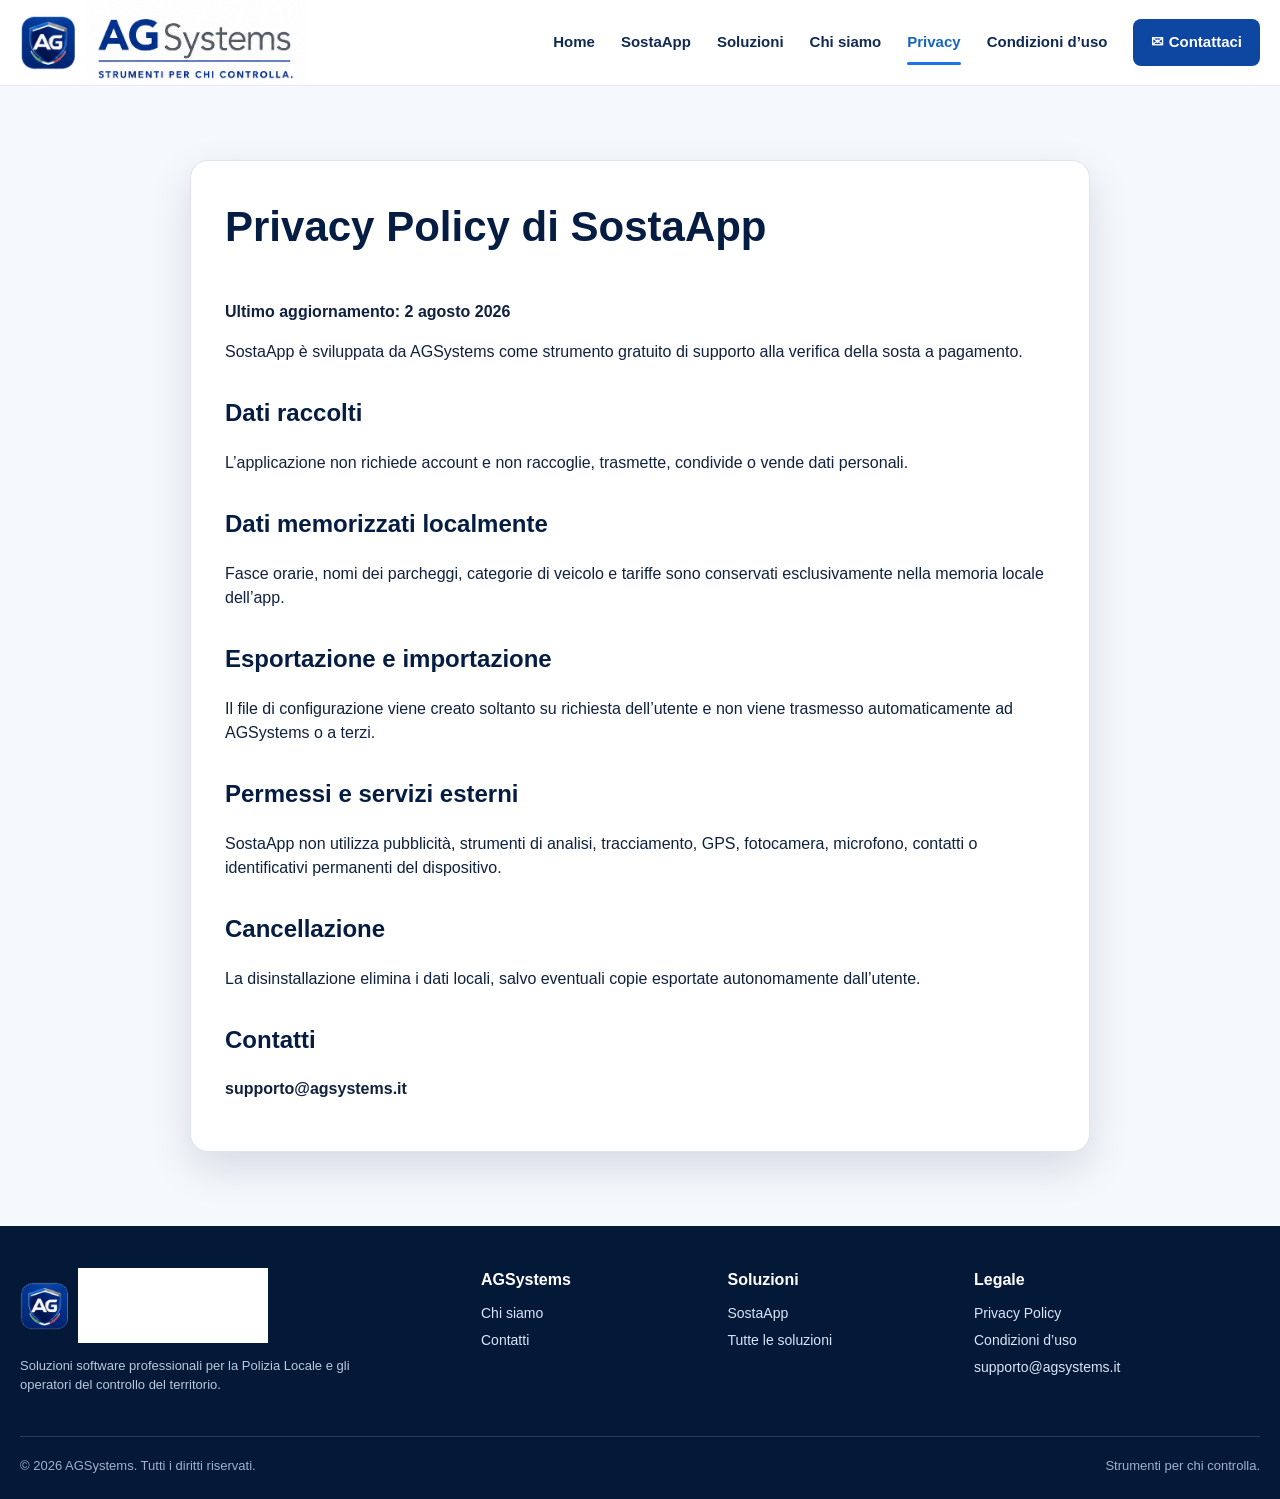
==== commit b4d79f8d: "Add files via upload" ====
--- a/privacy.html
+++ b/privacy.html
@@ -1,22 +1 @@
-<!doctype html><html lang="it"><head><meta charset="utf-8">
-<meta name="viewport" content="width=device-width,initial-scale=1">
-<meta name="theme-color" content="#082e6d"><link rel="icon" href="favicon.png">
-<link rel="stylesheet" href="assets/style.css"><title>Privacy Policy – SostaApp</title></head><body><header class="header"><div class="container header-inner">
-<a class="brand" href="index.html"><img src="assets/logo.png" alt="AGSystems"></a>
-<nav class="nav"><a href="index.html">Home</a><a href="sostaapp.html">SostaApp</a><a href="index.html#soluzioni">Soluzioni</a><a href="index.html#chi-siamo">Chi siamo</a><a href="privacy.html">Privacy</a><a href="terms.html">Condizioni d’uso</a><a class="contact-btn" href="mailto:supporto@agsystems.it">✉ Contattaci</a></nav>
-<button class="menu-button" aria-label="Menu">☰</button></div></header>
-<main><section class="section"><div class="container legal"><article class="legal-card">
-<h1>Privacy Policy di SostaApp</h1><p><strong>Ultimo aggiornamento: 2 agosto 2026</strong></p>
-<p>SostaApp è sviluppata da AGSystems come strumento gratuito di supporto alla verifica della sosta a pagamento.</p>
-<h2>Dati raccolti</h2><p>L’applicazione non richiede account e non raccoglie, trasmette, condivide o vende dati personali.</p>
-<h2>Dati memorizzati localmente</h2><p>Fasce orarie, nomi dei parcheggi, categorie di veicolo e tariffe sono conservati esclusivamente nella memoria locale dell’app.</p>
-<h2>Esportazione e importazione</h2><p>Il file di configurazione viene creato soltanto su richiesta dell’utente e non viene trasmesso automaticamente ad AGSystems o a terzi.</p>
-<h2>Permessi e servizi esterni</h2><p>SostaApp non utilizza pubblicità, strumenti di analisi, tracciamento, GPS, fotocamera, microfono, contatti o identificativi permanenti del dispositivo.</p>
-<h2>Cancellazione</h2><p>La disinstallazione elimina i dati locali, salvo eventuali copie esportate autonomamente dall’utente.</p>
-<h2>Contatti</h2><p><a href="mailto:supporto@agsystems.it"><strong>supporto@agsystems.it</strong></a></p>
-</article></div></section></main><footer class="footer"><div class="container"><div class="footer-grid">
-<div><img class="footer-logo" src="assets/logo.png" alt="AGSystems"><p>Soluzioni software professionali per la Polizia Locale e gli operatori del controllo del territorio.</p></div>
-<div><h4>AGSystems</h4><a href="index.html#chi-siamo">Chi siamo</a><a href="mailto:supporto@agsystems.it">Contatti</a></div>
-<div><h4>Soluzioni</h4><a href="sostaapp.html">SostaApp</a><a href="index.html#soluzioni">Tutte le soluzioni</a></div>
-<div><h4>Legale</h4><a href="privacy.html">Privacy Policy</a><a href="terms.html">Condizioni d’uso</a><a href="mailto:supporto@agsystems.it">supporto@agsystems.it</a></div>
-</div><div class="footer-bottom"><span>© 2026 AGSystems. Tutti i diritti riservati.</span><span>Strumenti per chi controlla.</span></div></div></footer></body></html>+<!doctype html><html lang="it"><head><meta charset="utf-8"><meta name="viewport" content="width=device-width,initial-scale=1"><meta name="theme-color" content="#082e6d"><link rel="icon" href="./favicon.png"><link rel="stylesheet" href="./assets/style.css"><title>Privacy Policy – SostaApp</title></head><body><header class="header"><div class="container header-inner"><a class="brand" href="./index.html"><img class="brand-shield" src="./assets/shield.png" alt=""><img class="brand-wordmark" src="./assets/wordmark.png" alt="AGSystems"></a><nav class="nav"><a href="./index.html">Home</a><a href="./sostaapp.html">SostaApp</a><a href="./index.html#soluzioni">Soluzioni</a><a href="./index.html#chi-siamo">Chi siamo</a><a class="active" href="./privacy.html">Privacy</a><a href="./terms.html">Condizioni d’uso</a><a class="contact" href="mailto:supporto@agsystems.it">✉ Contattaci</a></nav><button class="menu" aria-label="Menu">☰</button></div></header><main><section class="section"><div class="container legal"><article class="legal-card"><h1>Privacy Policy di SostaApp</h1><p><strong>Ultimo aggiornamento: 2 agosto 2026</strong></p><p>SostaApp è sviluppata da AGSystems come strumento gratuito di supporto alla verifica della sosta a pagamento.</p><h2>Dati raccolti</h2><p>L’applicazione non richiede account e non raccoglie, trasmette, condivide o vende dati personali.</p><h2>Dati memorizzati localmente</h2><p>Fasce orarie, nomi dei parcheggi, categorie di veicolo e tariffe sono conservati esclusivamente nella memoria locale dell’app.</p><h2>Esportazione e importazione</h2><p>Il file di configurazione viene creato soltanto su richiesta dell’utente e non viene trasmesso automaticamente ad AGSystems o a terzi.</p><h2>Permessi e servizi esterni</h2><p>SostaApp non utilizza pubblicità, strumenti di analisi, tracciamento, GPS, fotocamera, microfono, contatti o identificativi permanenti del dispositivo.</p><h2>Cancellazione</h2><p>La disinstallazione elimina i dati locali, salvo eventuali copie esportate autonomamente dall’utente.</p><h2>Contatti</h2><p><a href="mailto:supporto@agsystems.it"><strong>supporto@agsystems.it</strong></a></p></article></div></section></main><footer class="footer"><div class="container"><div class="footer-grid"><div><div class="footer-brand"><img class="footer-shield" src="./assets/shield.png" alt=""><img class="footer-wordmark" src="./assets/wordmark.png" alt="AGSystems"></div><p>Soluzioni software professionali per la Polizia Locale e gli operatori del controllo del territorio.</p></div><div><h4>AGSystems</h4><a href="./index.html#chi-siamo">Chi siamo</a><a href="mailto:supporto@agsystems.it">Contatti</a></div><div><h4>Soluzioni</h4><a href="./sostaapp.html">SostaApp</a><a href="./index.html#soluzioni">Tutte le soluzioni</a></div><div><h4>Legale</h4><a href="./privacy.html">Privacy Policy</a><a href="./terms.html">Condizioni d’uso</a><a href="mailto:supporto@agsystems.it">supporto@agsystems.it</a></div></div><div class="footer-bottom"><span>© 2026 AGSystems. Tutti i diritti riservati.</span><span>Strumenti per chi controlla.</span></div></div></footer></body></html>
--- a/assets/style.css
+++ b/assets/style.css
@@ -1,121 +1,10 @@
 
-:root{
-  --navy:#061d43; --navy2:#082e6d; --blue:#0d47a1; --blue2:#1565c0;
-  --light:#f5f8fc; --card:#ffffff; --ink:#10213f; --muted:#617087;
-  --line:#dce6f2; --shadow:0 16px 42px rgba(6,29,67,.13);
-}
-*{box-sizing:border-box}
-html{scroll-behavior:smooth}
-body{margin:0;background:var(--light);color:var(--ink);font-family:"Segoe UI",Roboto,Arial,sans-serif;line-height:1.5}
-img{max-width:100%;display:block}
-a{text-decoration:none;color:inherit}
-.container{width:min(1240px,calc(100% - 40px));margin:auto}
-
-/* HEADER */
-.header{height:84px;background:#fff;border-bottom:1px solid #e6edf5;position:sticky;top:0;z-index:50}
-.header-inner{height:100%;display:flex;align-items:center;justify-content:space-between;gap:32px}
-.brand img{width:270px;height:64px;object-fit:contain;object-position:left center}
-.nav{display:flex;align-items:center;gap:29px;font-size:15px;font-weight:700;color:#102a54}
-.nav a{padding:31px 0 27px;position:relative}
-.nav a.active,.nav a:hover{color:var(--blue2)}
-.nav a.active:after{content:"";position:absolute;left:0;right:0;bottom:18px;height:3px;border-radius:2px;background:#1b74e8}
-.contact-btn{padding:12px 18px!important;background:var(--blue);color:#fff!important;border-radius:8px;box-shadow:0 7px 18px rgba(13,71,161,.18)}
-.contact-btn:after{display:none}
-.menu-button{display:none;border:0;background:transparent;font-size:29px;color:var(--navy)}
-
-/* HERO */
-.hero{min-height:555px;position:relative;color:#fff;background:
-linear-gradient(90deg,rgba(4,22,53,.99) 0%,rgba(5,35,80,.94) 42%,rgba(4,31,73,.45) 68%,rgba(3,25,57,.10) 100%),
-url("hero.jpg") center right/cover no-repeat}
-.hero-inner{min-height:555px;display:flex;align-items:center}
-.hero-copy{width:min(600px,100%);padding:65px 0 105px}
-.hero-kicker{font-size:13px;font-weight:900;letter-spacing:.15em;text-transform:uppercase;color:#52a5ff}
-.hero h1{font-size:clamp(54px,6.3vw,82px);line-height:1.02;letter-spacing:-.045em;margin:15px 0 24px}
-.hero h1 span{color:#54a5ff}
-.hero p{font-size:18px;color:#e7effb;max-width:590px;margin:0}
-.hero-actions{display:flex;gap:15px;flex-wrap:wrap;margin-top:32px}
-.btn{display:inline-flex;align-items:center;justify-content:center;min-height:55px;padding:0 24px;border-radius:8px;font-weight:850}
-.btn-primary{background:#1575e7;color:#fff;box-shadow:0 12px 26px rgba(21,117,231,.25)}
-.btn-outline{border:1.5px solid rgba(255,255,255,.85);color:#fff;background:rgba(0,0,0,.12)}
-
-/* TRUST */
-.trust-wrap{position:relative;z-index:10;margin-top:-48px}
-.trust{background:#fff;border-radius:14px;box-shadow:var(--shadow);display:grid;grid-template-columns:repeat(4,1fr);overflow:hidden}
-.trust-item{display:grid;grid-template-columns:58px 1fr;gap:14px;align-items:center;padding:23px 25px;border-right:1px solid var(--line)}
-.trust-item:last-child{border-right:0}
-.trust-icon{width:52px;height:52px;border-radius:50%;display:grid;place-items:center;background:#eef4ff;color:var(--blue);font-size:25px}
-.trust-title{font-size:16px;font-weight:850;color:var(--navy)}
-.trust-text{font-size:13px;color:var(--muted);margin-top:4px}
-
-/* GENERAL */
-.section{padding:74px 0}
-.section.white{background:#fff}
-.label{text-align:center;text-transform:uppercase;letter-spacing:.15em;font-size:13px;font-weight:900;color:var(--blue2)}
-.title{text-align:center;font-size:40px;line-height:1.18;margin:8px 0 8px;color:var(--navy)}
-.subtitle{text-align:center;max-width:700px;margin:0 auto 35px;color:var(--muted);font-size:16px}
-
-/* SOLUTIONS */
-.cards{display:grid;grid-template-columns:repeat(5,1fr);gap:14px}
-.card{background:#fff;border:1px solid var(--line);border-radius:14px;padding:18px;box-shadow:0 9px 24px rgba(6,29,67,.07);display:flex;flex-direction:column;min-height:315px}
-.card img{width:64px;height:64px;border-radius:15px;object-fit:cover}
-.card h3{font-size:18px;color:var(--navy);margin:15px 0 7px}
-.card p{font-size:13px;color:var(--muted);margin:0;flex:1}
-.card-link{color:var(--blue2);font-size:13px;font-weight:850;margin-top:13px}
-.status{display:inline-flex;align-self:flex-start;padding:7px 12px;border-radius:999px;background:#edf3fb;color:#365677;font-size:12px;font-weight:850;margin-top:12px}
-.status.live{background:#e7f5e8;color:#25672b}
-.all-solutions{display:flex;justify-content:center;margin-top:18px}
-.all-solutions a{border:1.5px solid #1470df;color:#0c5fc7;min-width:230px;padding:11px 18px;border-radius:7px;text-align:center;font-weight:800;font-size:14px}
-
-/* ABOUT */
-.about-grid{display:grid;grid-template-columns:260px 1fr 420px;gap:38px;align-items:center}
-.about-logo{display:grid;place-items:center}
-.about-logo img{width:230px;filter:drop-shadow(0 15px 24px rgba(8,46,109,.17))}
-.about-copy .label,.about-copy .title,.about-copy .subtitle{text-align:left;margin-left:0}
-.about-copy .title{font-size:32px}
-.about-copy p{font-size:15px;color:var(--muted);margin-bottom:18px}
-.about-image{background:linear-gradient(135deg,#071f49,#1268c8);border-radius:18px;min-height:230px;padding:22px;display:flex;align-items:center;justify-content:center;box-shadow:var(--shadow)}
-.about-image img{width:210px;filter:drop-shadow(0 16px 24px rgba(0,0,0,.25))}
-
-/* FOOTER */
-.footer{background:#041938;color:#d9e5f6;padding:42px 0 24px}
-.footer-grid{display:grid;grid-template-columns:1.45fr .75fr .75fr 1fr;gap:32px}
-.footer-logo{width:245px;filter:brightness(0) invert(1)}
-.footer p{font-size:13px;color:#b9c8dc;max-width:330px}
-.footer h4{margin:0 0 11px;color:#fff}
-.footer a{display:block;color:#d9e5f6;margin:6px 0;font-size:14px}
-.footer-bottom{margin-top:28px;padding-top:19px;border-top:1px solid rgba(255,255,255,.15);display:flex;justify-content:space-between;gap:20px;color:#9fb1ca;font-size:13px}
-
-/* SECONDARY PAGES */
-.page-hero{background:linear-gradient(135deg,var(--navy),var(--blue2));color:#fff;padding:66px 0}
-.page-hero-grid{display:grid;grid-template-columns:170px 1fr;gap:32px;align-items:center}
-.page-hero-grid img{border-radius:34px;box-shadow:0 16px 35px rgba(0,0,0,.28)}
-.page-hero h1{font-size:56px;margin:0 0 8px}
-.features{display:grid;grid-template-columns:repeat(2,1fr);gap:15px}
-.feature{background:#fff;border:1px solid var(--line);border-radius:13px;padding:17px 18px;font-weight:750;color:var(--navy)}
-.notice{margin-top:24px;padding:18px;border-radius:14px;background:#fff7dc;border:1px solid #ead186;color:#6b5212}
-.legal{max-width:900px;margin:auto}
-.legal-card{background:#fff;border:1px solid var(--line);border-radius:18px;padding:34px;box-shadow:var(--shadow)}
-.legal-card h1{font-size:42px;color:var(--navy);margin-top:0}
-.legal-card h2{color:var(--navy);margin-top:31px}
-
-@media(max-width:1050px){
-  .nav{display:none}.menu-button{display:block}
-  .cards{grid-template-columns:repeat(3,1fr)}
-  .about-grid{grid-template-columns:220px 1fr}.about-image{display:none}
-}
-@media(max-width:800px){
-  .trust{grid-template-columns:repeat(2,1fr)}.trust-item:nth-child(2){border-right:0}
-  .cards{grid-template-columns:repeat(2,1fr)}
-  .footer-grid{grid-template-columns:1fr 1fr}
-}
-@media(max-width:580px){
-  .container{width:min(100% - 24px,1240px)}
-  .header{height:70px}.header-inner{height:70px}.brand img{width:215px;height:54px}
-  .hero{min-height:620px;background-position:66% center}.hero-inner{min-height:620px}.hero-copy{padding:68px 0 112px}
-  .hero h1{font-size:50px}.hero p{font-size:16px}
-  .trust-wrap{margin-top:-64px}.trust{grid-template-columns:1fr}.trust-item{border-right:0;border-bottom:1px solid var(--line)}
-  .cards,.features{grid-template-columns:1fr}
-  .about-grid{grid-template-columns:1fr}.about-logo img{width:200px}
-  .footer-grid{grid-template-columns:1fr}.footer-bottom{display:block}
-  .page-hero-grid{grid-template-columns:105px 1fr;gap:20px}.page-hero h1{font-size:40px}
-}
+:root{--navy:#061d43;--blue:#0d47a1;--blue2:#1565c0;--ink:#10213f;--muted:#64748b;--line:#dce6f2;--bg:#f5f8fc;--white:#fff;--shadow:0 16px 42px rgba(6,29,67,.13)}
+*{box-sizing:border-box}html{scroll-behavior:smooth}body{margin:0;background:var(--bg);color:var(--ink);font-family:Segoe UI,Roboto,Arial,sans-serif;line-height:1.5}a{text-decoration:none;color:inherit}img{display:block;max-width:100%}.container{width:min(1240px,calc(100% - 40px));margin:auto}
+.header{height:86px;background:#fff;border-bottom:1px solid #e4ebf4;position:sticky;top:0;z-index:50}.header-inner{height:100%;display:flex;align-items:center;justify-content:space-between;gap:30px}.brand{display:flex;align-items:center;gap:12px}.brand-shield{width:55px;height:55px;object-fit:contain}.brand-wordmark{width:218px;height:auto}.nav{display:flex;align-items:center;gap:26px;font-weight:700;font-size:15px;color:#102a54}.nav a{padding:31px 0;position:relative}.nav a:hover,.nav a.active{color:var(--blue2)}.nav a.active:after{content:"";position:absolute;left:0;right:0;bottom:20px;height:3px;background:#1b74e8;border-radius:2px}.contact{padding:12px 18px!important;background:var(--blue);color:#fff!important;border-radius:8px}.contact:after{display:none}.menu{display:none;border:0;background:none;font-size:28px;color:var(--navy)}
+.hero{min-height:550px;color:#fff;background:linear-gradient(90deg,rgba(3,20,49,.99),rgba(4,32,75,.94) 44%,rgba(4,31,73,.43) 69%,rgba(3,25,57,.08)),url("hero.jpg") center right/cover no-repeat}.hero-inner{min-height:550px;display:flex;align-items:center}.hero-copy{width:min(600px,100%);padding:65px 0 105px}.eyebrow{font-size:13px;text-transform:uppercase;letter-spacing:.16em;font-weight:900;color:#51a4ff}.hero h1{font-size:clamp(54px,6.3vw,82px);line-height:1.02;letter-spacing:-.045em;margin:14px 0 24px}.hero h1 span{color:#54a5ff}.hero p{font-size:18px;color:#e7effb;max-width:590px}.actions{display:flex;gap:15px;flex-wrap:wrap;margin-top:32px}.btn{display:inline-flex;align-items:center;justify-content:center;min-height:54px;padding:0 24px;border-radius:8px;font-weight:850}.primary{background:#1575e7;color:#fff}.outline{border:1.5px solid rgba(255,255,255,.85);color:#fff}
+.trust-wrap{position:relative;z-index:10;margin-top:-48px}.trust{display:grid;grid-template-columns:repeat(4,1fr);background:#fff;border-radius:14px;box-shadow:var(--shadow);overflow:hidden}.trust-item{display:grid;grid-template-columns:54px 1fr;gap:14px;padding:23px 24px;align-items:center;border-right:1px solid var(--line)}.trust-item:last-child{border:0}.trust-icon{width:50px;height:50px;border-radius:50%;display:grid;place-items:center;background:#eef4ff;color:var(--blue);font-size:24px}.trust strong{display:block;color:var(--navy)}.trust small{color:var(--muted)}
+.section{padding:74px 0}.white{background:#fff}.label{text-align:center;color:var(--blue2);font-size:13px;text-transform:uppercase;letter-spacing:.15em;font-weight:900}.title{text-align:center;color:var(--navy);font-size:40px;line-height:1.18;margin:8px 0}.subtitle{text-align:center;color:var(--muted);max-width:720px;margin:0 auto 34px}.cards{display:grid;grid-template-columns:repeat(5,1fr);gap:14px}.card{background:#fff;border:1px solid var(--line);border-radius:14px;padding:18px;box-shadow:0 9px 24px rgba(6,29,67,.07);display:flex;flex-direction:column;min-height:310px}.card img{width:64px;height:64px;border-radius:15px;object-fit:cover}.card h3{margin:15px 0 7px;color:var(--navy)}.card p{font-size:13px;color:var(--muted);flex:1}.card-link{color:var(--blue2);font-size:13px;font-weight:850}.status{align-self:flex-start;margin-top:12px;padding:7px 12px;border-radius:999px;background:#edf3fb;color:#365677;font-size:12px;font-weight:850}.status.live{background:#e7f5e8;color:#25672b}
+.about{display:grid;grid-template-columns:250px 1fr;gap:55px;align-items:center}.about img{width:220px;margin:auto;filter:drop-shadow(0 15px 24px rgba(8,46,109,.17))}.about .label,.about .title{text-align:left}.about p{color:var(--muted);font-size:16px}.footer{background:#041938;color:#d9e5f6;padding:42px 0 24px}.footer-grid{display:grid;grid-template-columns:1.5fr .75fr .75fr 1fr;gap:32px}.footer-brand{display:flex;align-items:center;gap:10px}.footer-shield{width:48px}.footer-wordmark{width:190px;filter:brightness(0) invert(1)}.footer p{font-size:13px;color:#b9c8dc;max-width:330px}.footer h4{margin:0 0 11px;color:#fff}.footer a{display:block;margin:6px 0;font-size:14px}.footer-bottom{margin-top:28px;padding-top:19px;border-top:1px solid rgba(255,255,255,.15);display:flex;justify-content:space-between;color:#9fb1ca;font-size:13px}
+.page-hero{background:linear-gradient(135deg,var(--navy),var(--blue2));color:#fff;padding:66px 0}.page-grid{display:grid;grid-template-columns:170px 1fr;gap:32px;align-items:center}.page-grid img{border-radius:34px;box-shadow:0 16px 35px rgba(0,0,0,.28)}.page-hero h1{font-size:56px;margin:0 0 8px}.features{display:grid;grid-template-columns:repeat(2,1fr);gap:15px}.feature{background:#fff;border:1px solid var(--line);border-radius:13px;padding:17px 18px;font-weight:750;color:var(--navy)}.notice{margin-top:24px;padding:18px;border-radius:14px;background:#fff7dc;border:1px solid #ead186;color:#6b5212}.legal{max-width:900px;margin:auto}.legal-card{background:#fff;border:1px solid var(--line);border-radius:18px;padding:34px;box-shadow:var(--shadow)}.legal-card h1{font-size:42px;color:var(--navy);margin-top:0}.legal-card h2{color:var(--navy);margin-top:31px}
+@media(max-width:1050px){.nav{display:none}.menu{display:block}.cards{grid-template-columns:repeat(3,1fr)}}@media(max-width:800px){.trust{grid-template-columns:repeat(2,1fr)}.cards{grid-template-columns:repeat(2,1fr)}.footer-grid{grid-template-columns:1fr 1fr}}@media(max-width:580px){.container{width:min(100% - 24px,1240px)}.header{height:70px}.brand-shield{width:44px}.brand-wordmark{width:170px}.hero{min-height:620px;background-position:66% center}.hero-inner{min-height:620px}.hero-copy{padding:68px 0 112px}.hero h1{font-size:50px}.hero p{font-size:16px}.trust-wrap{margin-top:-64px}.trust{grid-template-columns:1fr}.trust-item{border-right:0;border-bottom:1px solid var(--line)}.cards,.features{grid-template-columns:1fr}.about{grid-template-columns:1fr}.footer-grid{grid-template-columns:1fr}.footer-bottom{display:block}.page-grid{grid-template-columns:105px 1fr}.page-hero h1{font-size:40px}}
